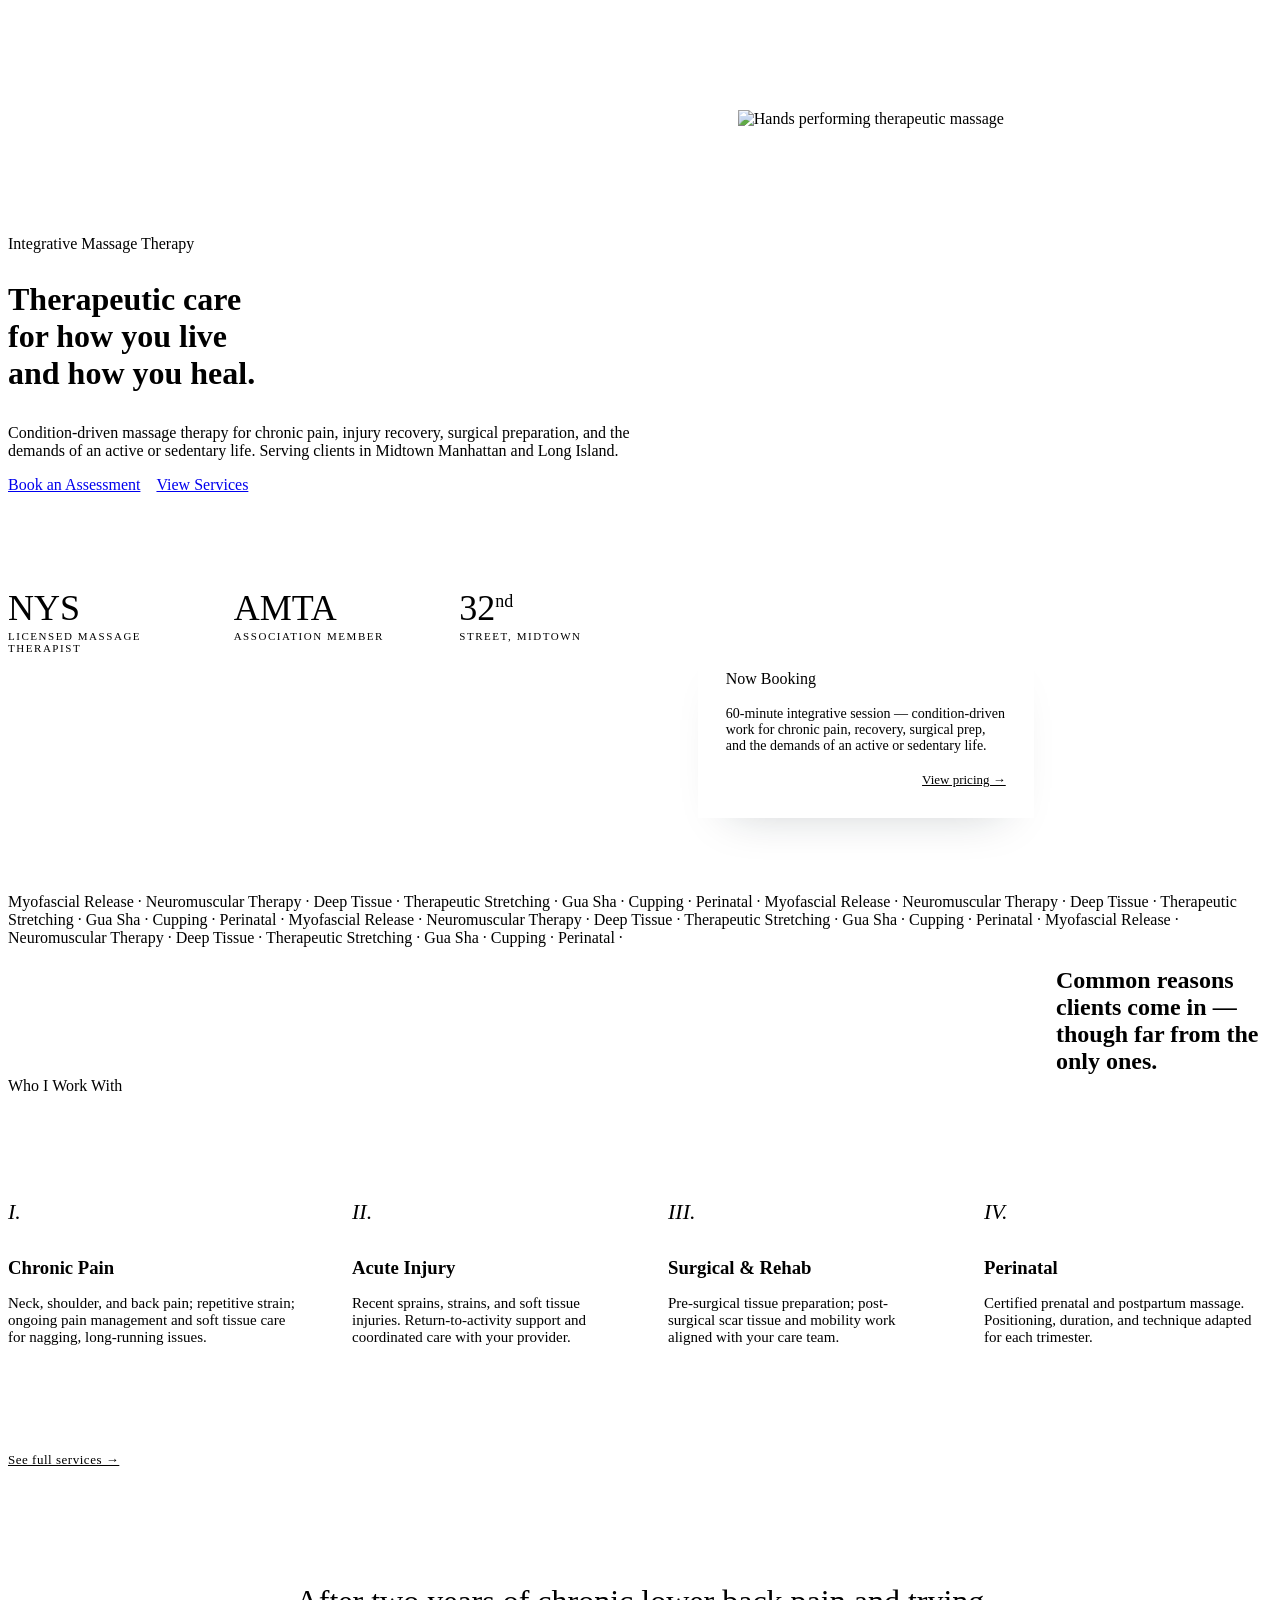
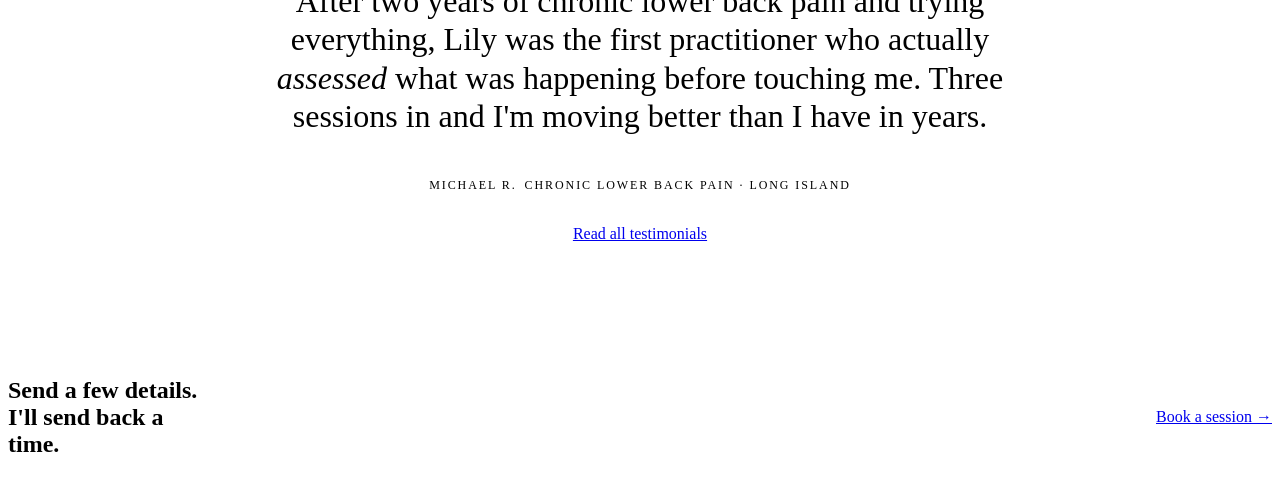
==== index.html @ 9a8cb59a "add site files" ====
<!doctype html>
<html lang="en">
<head>
<meta charset="utf-8" />
<meta name="viewport" content="width=device-width, initial-scale=1" />
<title>Lily Wong Massage Therapy — Integrative Therapeutic Care, Midtown &amp; Long Island</title>
<link rel="preconnect" href="https://fonts.googleapis.com" />
<link rel="preconnect" href="https://fonts.gstatic.com" crossorigin />
<link href="https://fonts.googleapis.com/css2?family=Cormorant+Garamond:ital,wght@0,400;0,500;1,400&family=Inter+Tight:wght@400;500;600&family=JetBrains+Mono:wght@400;500&display=swap" rel="stylesheet" />
<link rel="stylesheet" href="styles.css" />
</head>
<body data-page="home">
<div data-include="nav"></div>

<!-- ============== HERO ============== -->
<header class="hero" data-screen-label="01 Home — Hero">
  <div class="container hero-inner">
    <div class="hero-copy">
      <span class="eyebrow">Integrative Massage Therapy</span>
      <h1>Therapeutic care<br/>for how you live<br/>and <span class="serif-italic">how you heal.</span></h1>
      <p class="lead">Condition-driven massage therapy for chronic pain, injury recovery, surgical preparation, and the demands of an active or sedentary life. Serving clients in Midtown Manhattan and Long Island.</p>
      <div class="hero-cta">
        <a href="contact.html" class="btn">Book an Assessment</a>
        <a href="services.html" class="btn btn-ghost">View Services</a>
      </div>
      <ul class="hero-meta">
        <li><span class="hero-meta-num">NYS</span><span>Licensed Massage Therapist</span></li>
        <li><span class="hero-meta-num">AMTA</span><span>Association Member</span></li>
        <li><span class="hero-meta-num">32<sup>nd</sup></span><span>Street, Midtown</span></li>
      </ul>
    </div>
    <div class="hero-image">
      <div class="hero-photo">
        <img src="https://images.unsplash.com/photo-1600334129128-685c5582fd35?auto=format&fit=crop&w=1000&q=80" alt="Hands performing therapeutic massage" />
      </div>
      <div class="hero-card">
        <div class="hero-card-row">
          <span class="eyebrow" style="--steel-500:#A8C5D1">Now Booking</span>
        </div>
        <p class="hero-card-text">60-minute integrative session — condition-driven work for chronic pain, recovery, surgical prep, and the demands of an active or sedentary life.</p>
        <div class="hero-card-row" style="justify-content: flex-end;">
          <a href="pricing.html" class="hero-card-link">View pricing →</a>
        </div>
      </div>
    </div>
  </div>
</header>

<!-- ============== MARQUEE ============== -->
<div class="strip" aria-hidden="true">
  <div class="strip-track">
    <span>Myofascial Release · Neuromuscular Therapy · Deep Tissue · Therapeutic Stretching · Gua Sha · Cupping · Perinatal · Myofascial Release · Neuromuscular Therapy · Deep Tissue · Therapeutic Stretching · Gua Sha · Cupping · Perinatal · </span>
    <span>Myofascial Release · Neuromuscular Therapy · Deep Tissue · Therapeutic Stretching · Gua Sha · Cupping · Perinatal · Myofascial Release · Neuromuscular Therapy · Deep Tissue · Therapeutic Stretching · Gua Sha · Cupping · Perinatal · </span>
  </div>
</div>

<!-- ============== WHO I WORK WITH ============== -->
<section class="section section--cream">
  <div class="container">
    <div class="who-head">
      <span class="eyebrow">Who I Work With</span>
      <h2>Common reasons clients come in — though far from the only ones.</h2>
    </div>

    <div class="who-grid">
      <article class="who-card reveal">
        <div class="who-num">I.</div>
        <h3>Chronic Pain</h3>
        <p>Neck, shoulder, and back pain; repetitive strain; ongoing pain management and soft tissue care for nagging, long-running issues.</p>
      </article>
      <article class="who-card reveal">
        <div class="who-num">II.</div>
        <h3>Acute Injury</h3>
        <p>Recent sprains, strains, and soft tissue injuries. Return-to-activity support and coordinated care with your provider.</p>
      </article>
      <article class="who-card reveal">
        <div class="who-num">III.</div>
        <h3>Surgical &amp; Rehab</h3>
        <p>Pre-surgical tissue preparation; post-surgical scar tissue and mobility work aligned with your care team.</p>
      </article>
      <article class="who-card reveal">
        <div class="who-num">IV.</div>
        <h3>Perinatal</h3>
        <p>Certified prenatal and postpartum massage. Positioning, duration, and technique adapted for each trimester.</p>
      </article>
    </div>
    <div style="margin-top: 40px;"><a href="services.html" class="inline-link">See full services →</a></div>
  </div>
</section>

<!-- ============== TESTIMONIAL — compact ============== -->
<section class="section section--steel" style="padding: clamp(56px, 7vw, 96px) 0;">
  <div class="container">
    <div class="quote-feature" style="max-width: 760px;">
      <blockquote style="font-size: clamp(22px, 2.6vw, 32px);">
        After two years of chronic lower back pain and trying everything, Lily was the first practitioner who actually <em>assessed</em> what was happening before touching me. Three sessions in and I'm moving better than I have in years.
      </blockquote>
      <div class="quote-attr">
        <span>Michael R.</span>
        <span class="dot"></span>
        <span>Chronic lower back pain · Long Island</span>
      </div>
      <div style="margin-top: 32px;"><a href="testimonials.html" class="btn btn-cream">Read all testimonials</a></div>
    </div>
  </div>
</section>

<!-- ============== CTA ============== -->
<section class="section cta-band">
  <div class="container cta-inner">
    <h2>Send a few details.<br/>I'll send back a time.</h2>
    <a href="contact.html" class="btn">Book a session →</a>
  </div>
</section>

<div data-include="footer"></div>

<style>
  /* ===== Home page only ===== */
  .hero {
    padding: clamp(56px, 8vw, 112px) 0 clamp(72px, 9vw, 120px);
    border-bottom: 1px solid var(--rule-soft);
  }
  .hero-inner {
    display: grid;
    grid-template-columns: 1.1fr 0.9fr;
    gap: clamp(40px, 6vw, 96px);
    align-items: center;
  }
  .hero-copy h1 { margin: 28px 0 32px; }
  .hero-cta { display: flex; gap: 16px; flex-wrap: wrap; margin-bottom: 64px; }
  .hero-meta {
    list-style: none;
    padding: 0;
    margin: 0;
    display: grid;
    grid-template-columns: repeat(3, 1fr);
    gap: 24px;
    border-top: 1px solid var(--rule-soft);
    padding-top: 32px;
  }
  .hero-meta li { display: flex; flex-direction: column; gap: 4px; }
  .hero-meta-num {
    font-family: var(--font-display);
    font-size: 36px;
    color: var(--steel-700);
    line-height: 1;
  }
  .hero-meta-num sup { font-size: 0.5em; }
  .hero-meta li span:last-child {
    font-size: 11px;
    letter-spacing: 0.14em;
    text-transform: uppercase;
    color: var(--ink-mute);
  }

  .hero-image { position: relative; }
  .hero-photo {
    aspect-ratio: 4/5;
    overflow: hidden;
    background: var(--steel-100);
  }
  .hero-photo img { width: 100%; height: 100%; object-fit: cover; filter: saturate(0.85); }
  .hero-card {
    position: absolute;
    bottom: -40px;
    left: -40px;
    background: var(--paper);
    border: 1px solid var(--rule-soft);
    padding: 28px;
    width: 280px;
    box-shadow: 0 24px 48px -32px rgba(15, 31, 40, 0.25);
  }
  .hero-card-row { display: flex; justify-content: space-between; align-items: center; }
  .hero-card-text { font-size: 14px; color: var(--ink-soft); margin: 18px 0 18px; }
  .hero-card-price {
    font-family: var(--font-display);
    font-size: 28px;
    color: var(--steel-900);
    line-height: 1;
  }
  .hero-card-link { font-size: 13px; color: var(--steel-700); border-bottom: 1px solid var(--steel-300); padding-bottom: 2px; }

  @media (max-width: 880px) {
    .hero-inner { grid-template-columns: 1fr; }
    .hero-card { position: static; width: 100%; margin-top: 24px; }
    .hero-meta { grid-template-columns: 1fr 1fr; }
  }

  /* Approach */
  .approach-side { grid-column: span 5; }
  .approach-body { grid-column: span 7; }
  .approach-body .lead { margin-bottom: 24px; }
  .approach-body p:not(.lead) { color: var(--ink-soft); margin-bottom: 28px; }
  .inline-link {
    font-size: 13px;
    letter-spacing: 0.04em;
    color: var(--steel-700);
    border-bottom: 1px solid var(--steel-300);
    padding-bottom: 4px;
  }
  .inline-link:hover { color: var(--steel-900); border-color: var(--steel-700); }
  @media (max-width: 880px) {
    .approach-side, .approach-body { grid-column: span 6; }
  }

  /* Who */
  .who-head { display: flex; justify-content: space-between; align-items: end; gap: 32px; margin-bottom: 64px; flex-wrap: wrap; }
  .who-head h2 { max-width: 18ch; }
  .who-grid { display: grid; grid-template-columns: repeat(4, 1fr); gap: 0; border-top: 1px solid var(--rule); }
  .who-card {
    padding: 40px 28px 40px 0;
    border-right: 1px solid var(--rule);
    padding-right: 28px;
    padding-left: 28px;
  }
  .who-card:first-child { padding-left: 0; }
  .who-card:last-child { border-right: 0; padding-right: 0; }
  .who-num {
    font-family: var(--font-display);
    font-style: italic;
    font-size: 22px;
    color: var(--steel-500);
    margin-bottom: 32px;
  }
  .who-card h3 { margin-bottom: 16px; }
  .who-card p { color: var(--ink-soft); font-size: 15px; margin-bottom: 24px; }
  .who-tags { display: flex; flex-wrap: wrap; gap: 6px; }
  @media (max-width: 980px) {
    .who-grid { grid-template-columns: 1fr 1fr; }
    .who-card { border-bottom: 1px solid var(--rule); }
    .who-card:nth-child(2) { border-right: 0; }
    .who-card:nth-child(3) { padding-left: 0; }
  }
  @media (max-width: 600px) {
    .who-grid { grid-template-columns: 1fr; }
    .who-card { border-right: 0; padding-left: 0; padding-right: 0; }
  }

  /* Credentials */
  .credentials { align-items: start; gap: 80px; }
  .cred-image { position: sticky; top: 120px; }
  .cred-image img {
    width: 100%;
    aspect-ratio: 4/5;
    object-fit: cover;
    filter: saturate(0.85);
  }
  .cred-copy h2 { margin: 24px 0 28px; }
  .cred-copy .lead { margin-bottom: 40px; }

  /* Quote feature */
  .quote-feature { max-width: 880px; margin: 0 auto; text-align: center; padding: 24px 0; }
  .quote-mark {
    font-family: var(--font-display);
    font-size: 120px;
    line-height: 0.5;
    color: var(--cream);
    margin-bottom: 32px;
  }
  blockquote {
    font-family: var(--font-display);
    font-size: clamp(28px, 3.4vw, 44px);
    line-height: 1.2;
    color: var(--paper);
    margin: 0 0 40px;
    font-weight: 400;
    text-wrap: balance;
  }
  blockquote em { color: var(--cream); font-style: italic; }
  .quote-attr {
    font-size: 12px;
    letter-spacing: 0.16em;
    text-transform: uppercase;
    color: var(--steel-300);
    display: inline-flex;
    align-items: center;
    gap: 4px;
  }

  /* Visit */
  .visit { gap: 80px; align-items: start; }
  .visit h2 { margin: 24px 0 28px; }
  .schedule { list-style: none; padding: 0; margin: 0; }
  .schedule li {
    display: grid;
    grid-template-columns: 130px 1fr;
    gap: 32px;
    padding: 28px 0;
    border-top: 1px solid var(--rule-soft);
  }
  .schedule li:last-child { border-bottom: 1px solid var(--rule-soft); }
  .schedule-time {
    font-family: var(--font-mono);
    font-size: 12px;
    color: var(--steel-700);
    letter-spacing: 0.04em;
    padding-top: 4px;
  }
  .schedule h4 { margin-bottom: 8px; }
  .schedule p { color: var(--ink-soft); margin: 0; font-size: 15px; }

  /* CTA band */
  .cta-band { background: var(--paper-warm); border-top: 1px solid var(--rule-soft); }
  .cta-inner { display: flex; justify-content: space-between; align-items: center; gap: 40px; flex-wrap: wrap; }
  .cta-inner h2 { max-width: 16ch; }
</style>

<script src="chrome.js"></script>
</body>
</html>
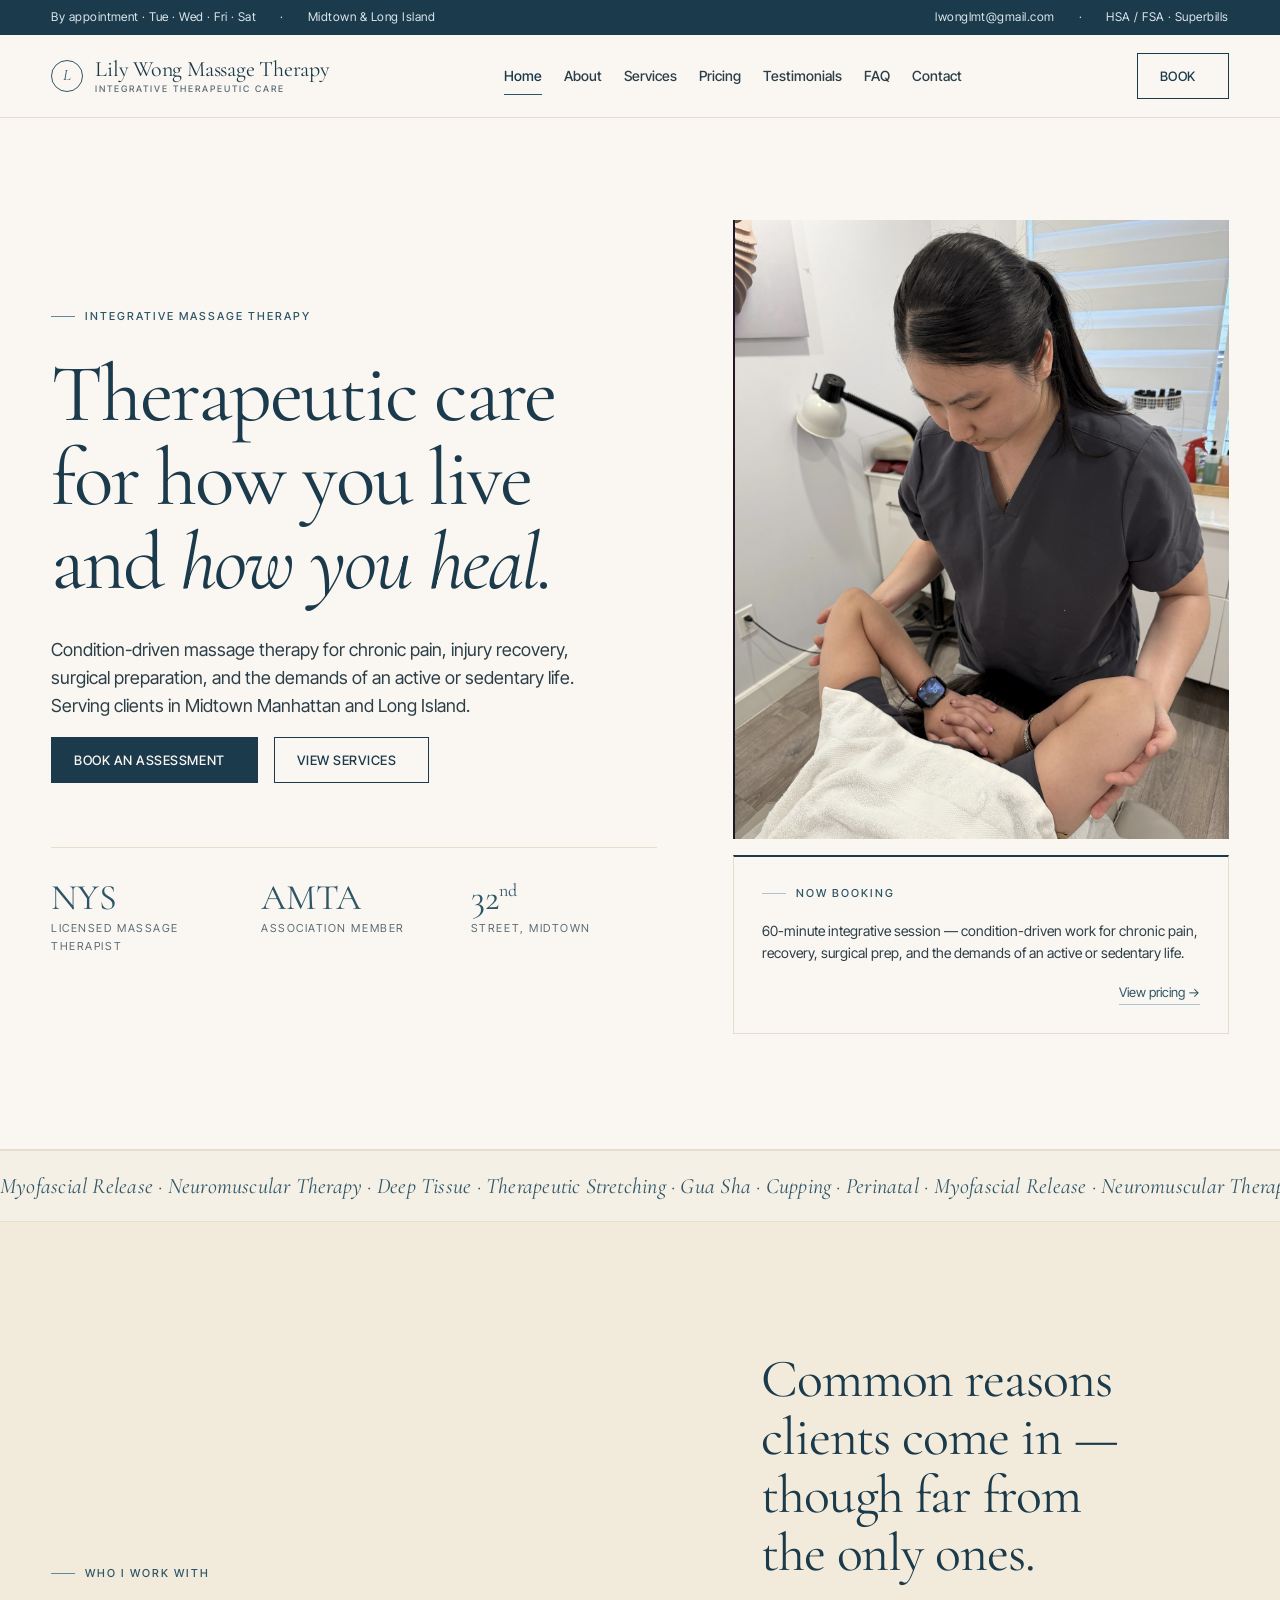
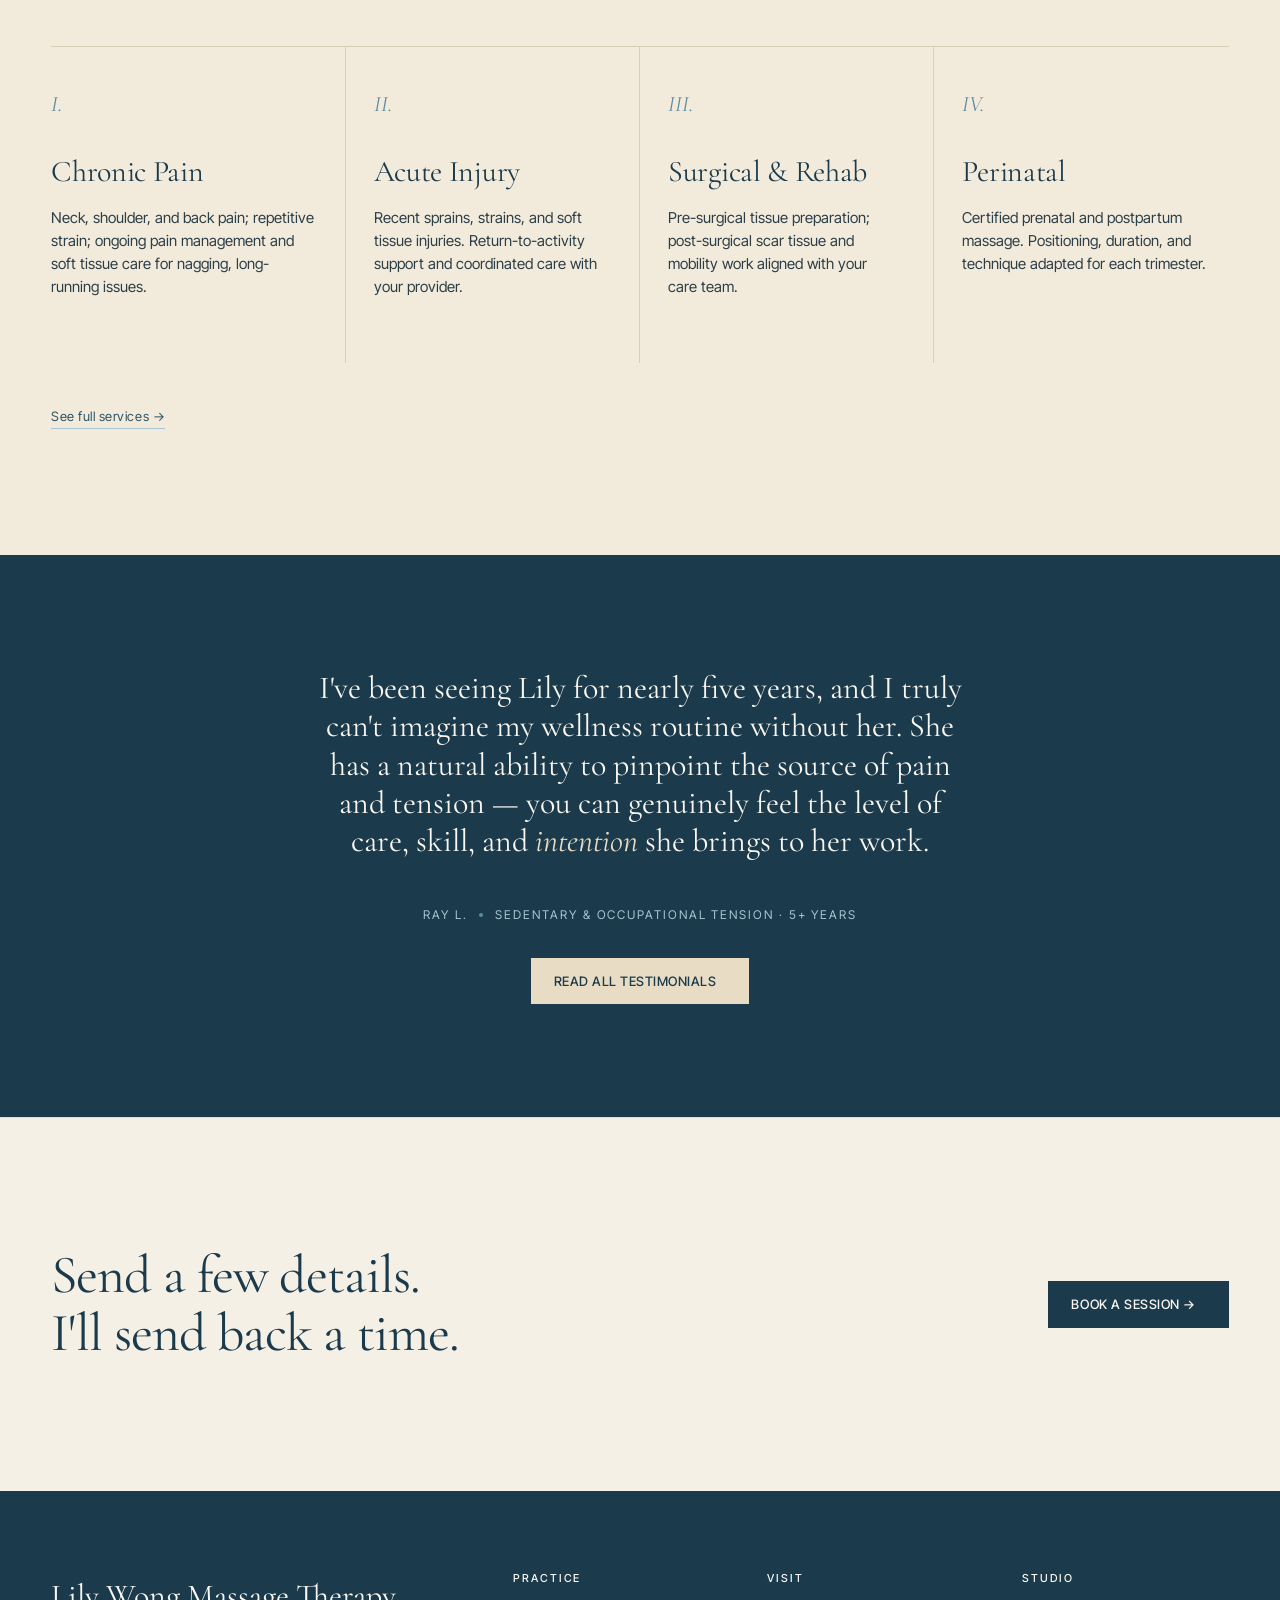
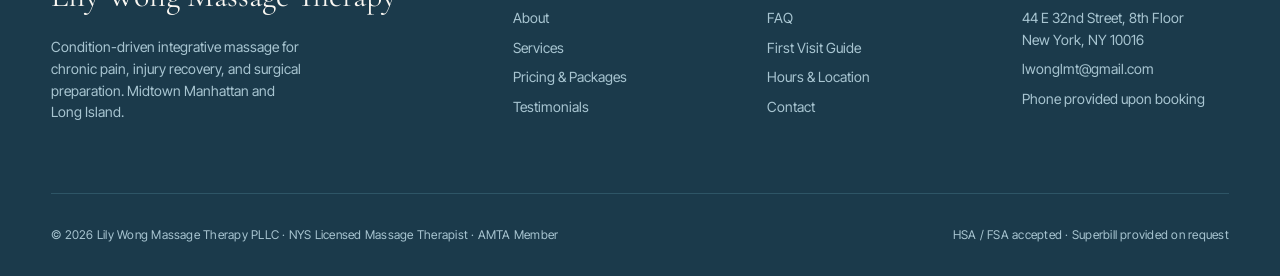
==== commit 4f4e279f: "Add files via upload" ====
--- a/index.html
+++ b/index.html
@@ -31,9 +31,9 @@
     </div>
     <div class="hero-image">
       <div class="hero-photo">
-        <img src="https://images.unsplash.com/photo-1600334129128-685c5582fd35?auto=format&fit=crop&w=1000&q=80" alt="Hands performing therapeutic massage" />
+        <img src="images/practitioner-treatment.jpg" alt="Lily Wong performing therapeutic massage treatment on a client" />
       </div>
-      <div class="hero-card">
+      <div class="hero-card hero-card--below">
         <div class="hero-card-row">
           <span class="eyebrow" style="--steel-500:#A8C5D1">Now Booking</span>
         </div>
@@ -93,12 +93,12 @@
   <div class="container">
     <div class="quote-feature" style="max-width: 760px;">
       <blockquote style="font-size: clamp(22px, 2.6vw, 32px);">
-        After two years of chronic lower back pain and trying everything, Lily was the first practitioner who actually <em>assessed</em> what was happening before touching me. Three sessions in and I'm moving better than I have in years.
+        I've been seeing Lily for nearly five years, and I truly can't imagine my wellness routine without her. She has a natural ability to pinpoint the source of pain and tension — you can genuinely feel the level of care, skill, and <em>intention</em> she brings to her work.
       </blockquote>
       <div class="quote-attr">
-        <span>Michael R.</span>
+        <span>Ray L.</span>
         <span class="dot"></span>
-        <span>Chronic lower back pain · Long Island</span>
+        <span>Sedentary &amp; occupational tension · 5+ years</span>
       </div>
       <div style="margin-top: 32px;"><a href="testimonials.html" class="btn btn-cream">Read all testimonials</a></div>
     </div>
@@ -187,6 +187,14 @@
     .hero-meta { grid-template-columns: 1fr 1fr; }
   }
 
+  .hero-card--below {
+    position: static;
+    width: 100%;
+    margin-top: 16px;
+    box-shadow: none;
+    border-top: 2px solid var(--steel-900);
+  }
+
   /* Approach */
   .approach-side { grid-column: span 5; }
   .approach-body { grid-column: span 7; }
--- a/styles.css
+++ b/styles.css
@@ -0,0 +1,447 @@
+/* ============================================
+   Atelier Massage Therapy — shared styles
+   ============================================ */
+
+:root {
+  /* Palette — blue steel + warm cream */
+  --ink: #0F1F28;
+  --ink-soft: #2C3E48;
+  --ink-mute: #5A6B75;
+  --steel-900: #1B3A4B;
+  --steel-700: #2E5566;
+  --steel-500: #5B8BA0;
+  --steel-300: #A8C5D1;
+  --steel-100: #DCE7EC;
+  --steel-50:  #EEF3F5;
+  --cream: #E8DCC4;
+  --cream-soft: #F2EBDB;
+  --paper: #FAF7F2;
+  --paper-warm: #F5F0E6;
+  --rule: #D8CFB9;
+  --rule-soft: #E5DECC;
+
+  --font-display: "Cormorant Garamond", "Source Serif Pro", Georgia, serif;
+  --font-body: "Inter Tight", "Inter", -apple-system, system-ui, sans-serif;
+  --font-mono: "JetBrains Mono", ui-monospace, monospace;
+
+  --max: 1280px;
+  --gutter: clamp(20px, 4vw, 56px);
+}
+
+* { box-sizing: border-box; }
+
+html, body {
+  margin: 0;
+  padding: 0;
+  background: var(--paper);
+  color: var(--ink);
+  font-family: var(--font-body);
+  font-size: 16px;
+  line-height: 1.55;
+  -webkit-font-smoothing: antialiased;
+  text-rendering: optimizeLegibility;
+}
+
+img { max-width: 100%; display: block; }
+a { color: inherit; text-decoration: none; }
+
+/* ----- Type scale ----- */
+.eyebrow {
+  font-family: var(--font-body);
+  font-size: 11px;
+  font-weight: 500;
+  letter-spacing: 0.18em;
+  text-transform: uppercase;
+  color: var(--steel-700);
+  display: inline-flex;
+  align-items: center;
+  gap: 10px;
+}
+.eyebrow::before {
+  content: "";
+  width: 24px;
+  height: 1px;
+  background: var(--steel-500);
+  display: inline-block;
+}
+
+h1, h2, h3, h4 {
+  font-family: var(--font-display);
+  font-weight: 400;
+  letter-spacing: -0.01em;
+  color: var(--steel-900);
+  margin: 0;
+  text-wrap: balance;
+}
+
+h1 { font-size: clamp(44px, 6.4vw, 88px); line-height: 1.02; letter-spacing: -0.025em; }
+h2 { font-size: clamp(32px, 4.2vw, 56px); line-height: 1.08; letter-spacing: -0.02em; }
+h3 { font-size: clamp(22px, 2.4vw, 30px); line-height: 1.2; }
+h4 { font-size: 18px; line-height: 1.3; font-family: var(--font-body); font-weight: 500; letter-spacing: 0; }
+
+p { margin: 0 0 1em 0; text-wrap: pretty; }
+p.lead {
+  font-size: clamp(17px, 1.4vw, 20px);
+  line-height: 1.55;
+  color: var(--ink-soft);
+  max-width: 56ch;
+}
+
+.serif-italic { font-family: var(--font-display); font-style: italic; font-weight: 400; }
+
+hr.rule {
+  border: 0;
+  border-top: 1px solid var(--rule-soft);
+  margin: 0;
+}
+
+/* ----- Layout primitives ----- */
+.container {
+  max-width: var(--max);
+  margin: 0 auto;
+  padding: 0 var(--gutter);
+}
+
+.section {
+  padding: clamp(72px, 10vw, 140px) 0;
+}
+
+.section--cream { background: var(--cream-soft); }
+.section--steel { background: var(--steel-900); color: var(--paper); }
+.section--steel h1, .section--steel h2, .section--steel h3 { color: var(--paper); }
+.section--steel .eyebrow { color: var(--cream); }
+.section--steel .eyebrow::before { background: var(--cream); }
+
+.grid { display: grid; gap: 48px; }
+.grid-2 { grid-template-columns: 1fr 1fr; }
+.grid-3 { grid-template-columns: repeat(3, 1fr); }
+.grid-4 { grid-template-columns: repeat(4, 1fr); }
+.grid-12 { grid-template-columns: repeat(12, 1fr); gap: 24px; }
+
+@media (max-width: 880px) {
+  .grid-2, .grid-3, .grid-4 { grid-template-columns: 1fr; }
+  .grid-12 { grid-template-columns: repeat(6, 1fr); }
+}
+
+/* ----- Top nav ----- */
+.topbar {
+  background: var(--steel-900);
+  color: var(--steel-100);
+  font-size: 12px;
+  letter-spacing: 0.04em;
+}
+.topbar-inner {
+  display: flex;
+  justify-content: space-between;
+  align-items: center;
+  padding: 8px var(--gutter);
+  max-width: var(--max);
+  margin: 0 auto;
+}
+.topbar-inner > div { display: flex; gap: 24px; align-items: center; }
+.topbar a:hover { color: var(--cream); }
+
+.nav {
+  position: sticky;
+  top: 0;
+  z-index: 50;
+  background: rgba(250, 247, 242, 0.92);
+  backdrop-filter: saturate(140%) blur(10px);
+  -webkit-backdrop-filter: saturate(140%) blur(10px);
+  border-bottom: 1px solid var(--rule-soft);
+}
+.nav-inner {
+  display: flex;
+  align-items: center;
+  justify-content: space-between;
+  padding: 18px var(--gutter);
+  max-width: var(--max);
+  margin: 0 auto;
+}
+.brand {
+  display: flex;
+  align-items: center;
+  gap: 12px;
+  font-family: var(--font-display);
+  font-size: 22px;
+  letter-spacing: -0.01em;
+  color: var(--steel-900);
+}
+.brand-mark {
+  width: 32px;
+  height: 32px;
+  border: 1px solid var(--steel-700);
+  border-radius: 50%;
+  display: grid;
+  place-items: center;
+  color: var(--steel-700);
+  font-family: var(--font-display);
+  font-size: 16px;
+  font-style: italic;
+}
+.brand { white-space: nowrap; flex-shrink: 0; }
+.brand-name { line-height: 1; white-space: nowrap; }
+.nav-inner .btn { white-space: nowrap; flex-shrink: 0; }
+.brand-name small {
+  display: block;
+  font-family: var(--font-body);
+  font-size: 9px;
+  letter-spacing: 0.22em;
+  text-transform: uppercase;
+  color: var(--ink-mute);
+  margin-top: 4px;
+  font-weight: 500;
+}
+
+.nav-links {
+  display: flex;
+  gap: 22px;
+  align-items: center;
+  font-size: 14px;
+  font-weight: 500;
+  color: var(--ink-soft);
+}
+.nav-links a {
+  position: relative;
+  padding: 6px 0;
+  transition: color 0.15s;
+}
+.nav-links a:hover { color: var(--steel-900); }
+.nav-links a.active { color: var(--steel-900); }
+.nav-links a.active::after {
+  content: "";
+  position: absolute;
+  left: 0;
+  right: 0;
+  bottom: -2px;
+  height: 1px;
+  background: var(--steel-700);
+}
+
+.btn {
+  display: inline-flex;
+  align-items: center;
+  gap: 10px;
+  padding: 12px 22px;
+  font-family: var(--font-body);
+  font-size: 13px;
+  font-weight: 500;
+  letter-spacing: 0.04em;
+  text-transform: uppercase;
+  border: 1px solid var(--steel-900);
+  background: var(--steel-900);
+  color: var(--paper);
+  cursor: pointer;
+  transition: all 0.18s ease;
+}
+.btn:hover { background: var(--ink); border-color: var(--ink); }
+.btn-ghost {
+  background: transparent;
+  color: var(--steel-900);
+}
+.btn-ghost:hover { background: var(--steel-900); color: var(--paper); }
+.btn-cream {
+  background: var(--cream);
+  color: var(--steel-900);
+  border-color: var(--cream);
+}
+.btn-cream:hover { background: var(--steel-900); color: var(--cream); border-color: var(--steel-900); }
+.btn::after { content: ""; }
+
+@media (max-width: 1100px) {
+  .nav-links { display: none; }
+  .topbar { display: none; }
+}
+
+/* ----- Footer ----- */
+.footer {
+  background: var(--steel-900);
+  color: var(--steel-100);
+  padding: 80px 0 32px;
+  margin-top: 0;
+}
+.footer h4 {
+  color: var(--paper);
+  font-family: var(--font-body);
+  font-size: 11px;
+  font-weight: 500;
+  letter-spacing: 0.18em;
+  text-transform: uppercase;
+  margin-bottom: 18px;
+}
+.footer a { display: block; padding: 4px 0; color: var(--steel-300); font-size: 14px; }
+.footer a:hover { color: var(--cream); }
+.footer-grid {
+  display: grid;
+  grid-template-columns: 2fr 1fr 1fr 1fr;
+  gap: 48px;
+  padding-bottom: 56px;
+  border-bottom: 1px solid var(--steel-700);
+}
+.footer-brand { font-family: var(--font-display); font-size: 32px; color: var(--paper); margin-bottom: 16px; }
+.footer-brand-tag { font-size: 14px; color: var(--steel-300); max-width: 36ch; }
+.footer-bottom {
+  display: flex;
+  justify-content: space-between;
+  align-items: center;
+  padding-top: 32px;
+  font-size: 12px;
+  color: var(--steel-300);
+  letter-spacing: 0.02em;
+}
+@media (max-width: 880px) {
+  .footer-grid { grid-template-columns: 1fr 1fr; }
+}
+
+/* ----- Hero patterns ----- */
+.page-header {
+  padding: clamp(80px, 12vw, 160px) 0 clamp(56px, 7vw, 96px);
+  border-bottom: 1px solid var(--rule-soft);
+}
+.page-header .eyebrow { margin-bottom: 28px; }
+.page-header h1 { max-width: 16ch; margin-bottom: 24px; }
+.page-header .lead { max-width: 60ch; }
+
+/* ----- Card ----- */
+.card {
+  background: var(--paper);
+  border: 1px solid var(--rule-soft);
+  padding: 36px;
+  transition: border-color 0.2s, transform 0.2s;
+}
+.card:hover { border-color: var(--steel-500); }
+.card-num {
+  font-family: var(--font-mono);
+  font-size: 11px;
+  letter-spacing: 0.1em;
+  color: var(--steel-500);
+  margin-bottom: 24px;
+  display: block;
+}
+
+/* ----- Image placeholders ----- */
+.img-block {
+  background: var(--steel-100);
+  position: relative;
+  overflow: hidden;
+}
+.img-block::before {
+  content: "";
+  position: absolute;
+  inset: 0;
+  background:
+    linear-gradient(135deg, rgba(27,58,75,0.18), rgba(168,197,209,0.05) 60%),
+    radial-gradient(ellipse at 30% 30%, rgba(232,220,196,0.5), transparent 60%);
+}
+.img-block.tall { aspect-ratio: 3/4; }
+.img-block.wide { aspect-ratio: 16/9; }
+.img-block.square { aspect-ratio: 1/1; }
+
+/* Fine details */
+.dot {
+  display: inline-block;
+  width: 4px;
+  height: 4px;
+  background: var(--steel-500);
+  border-radius: 50%;
+  vertical-align: middle;
+  margin: 0 8px;
+}
+
+.tag {
+  display: inline-block;
+  font-size: 11px;
+  letter-spacing: 0.12em;
+  text-transform: uppercase;
+  color: var(--steel-700);
+  border: 1px solid var(--steel-300);
+  padding: 4px 10px;
+  background: var(--paper);
+}
+
+/* Numbered list */
+.numbered { counter-reset: num; list-style: none; padding: 0; }
+.numbered li {
+  counter-increment: num;
+  padding: 24px 0 24px 56px;
+  border-top: 1px solid var(--rule-soft);
+  position: relative;
+}
+.numbered li::before {
+  content: "0" counter(num);
+  position: absolute;
+  left: 0;
+  top: 28px;
+  font-family: var(--font-mono);
+  font-size: 12px;
+  color: var(--steel-500);
+  letter-spacing: 0.08em;
+}
+.numbered li:last-child { border-bottom: 1px solid var(--rule-soft); }
+
+/* Marquee strip */
+.strip {
+  border-top: 1px solid var(--rule-soft);
+  border-bottom: 1px solid var(--rule-soft);
+  padding: 18px 0;
+  background: var(--paper-warm);
+  overflow: hidden;
+  font-family: var(--font-display);
+  font-style: italic;
+  font-size: 22px;
+  color: var(--steel-700);
+  white-space: nowrap;
+  letter-spacing: 0.01em;
+}
+.strip-track { display: flex; gap: 48px; animation: drift 40s linear infinite; }
+.strip span { display: inline-flex; align-items: center; gap: 48px; }
+@keyframes drift {
+  from { transform: translateX(0); }
+  to { transform: translateX(-50%); }
+}
+
+/* Subtle entrance */
+@media (prefers-reduced-motion: no-preference) {
+  .reveal { opacity: 0; transform: translateY(12px); transition: opacity 0.7s ease, transform 0.7s ease; }
+  .reveal.in { opacity: 1; transform: translateY(0); }
+}
+
+/* Anatomical accent (simple SVG drawn inline) */
+.accent-line {
+  display: block;
+  width: 100%;
+  height: 1px;
+  background: linear-gradient(to right, transparent, var(--steel-500) 20%, var(--steel-500) 80%, transparent);
+  opacity: 0.5;
+  margin: 48px 0;
+}
+
+/* Form */
+.field {
+  display: flex;
+  flex-direction: column;
+  gap: 8px;
+  margin-bottom: 20px;
+}
+.field label {
+  font-size: 11px;
+  letter-spacing: 0.16em;
+  text-transform: uppercase;
+  color: var(--steel-700);
+  font-weight: 500;
+}
+.field input, .field textarea, .field select {
+  font-family: var(--font-body);
+  font-size: 16px;
+  color: var(--ink);
+  background: transparent;
+  border: 0;
+  border-bottom: 1px solid var(--rule);
+  padding: 10px 0;
+  outline: none;
+  transition: border-color 0.18s;
+}
+.field input:focus, .field textarea:focus, .field select:focus {
+  border-color: var(--steel-700);
+}
+.field textarea { resize: vertical; min-height: 110px; }
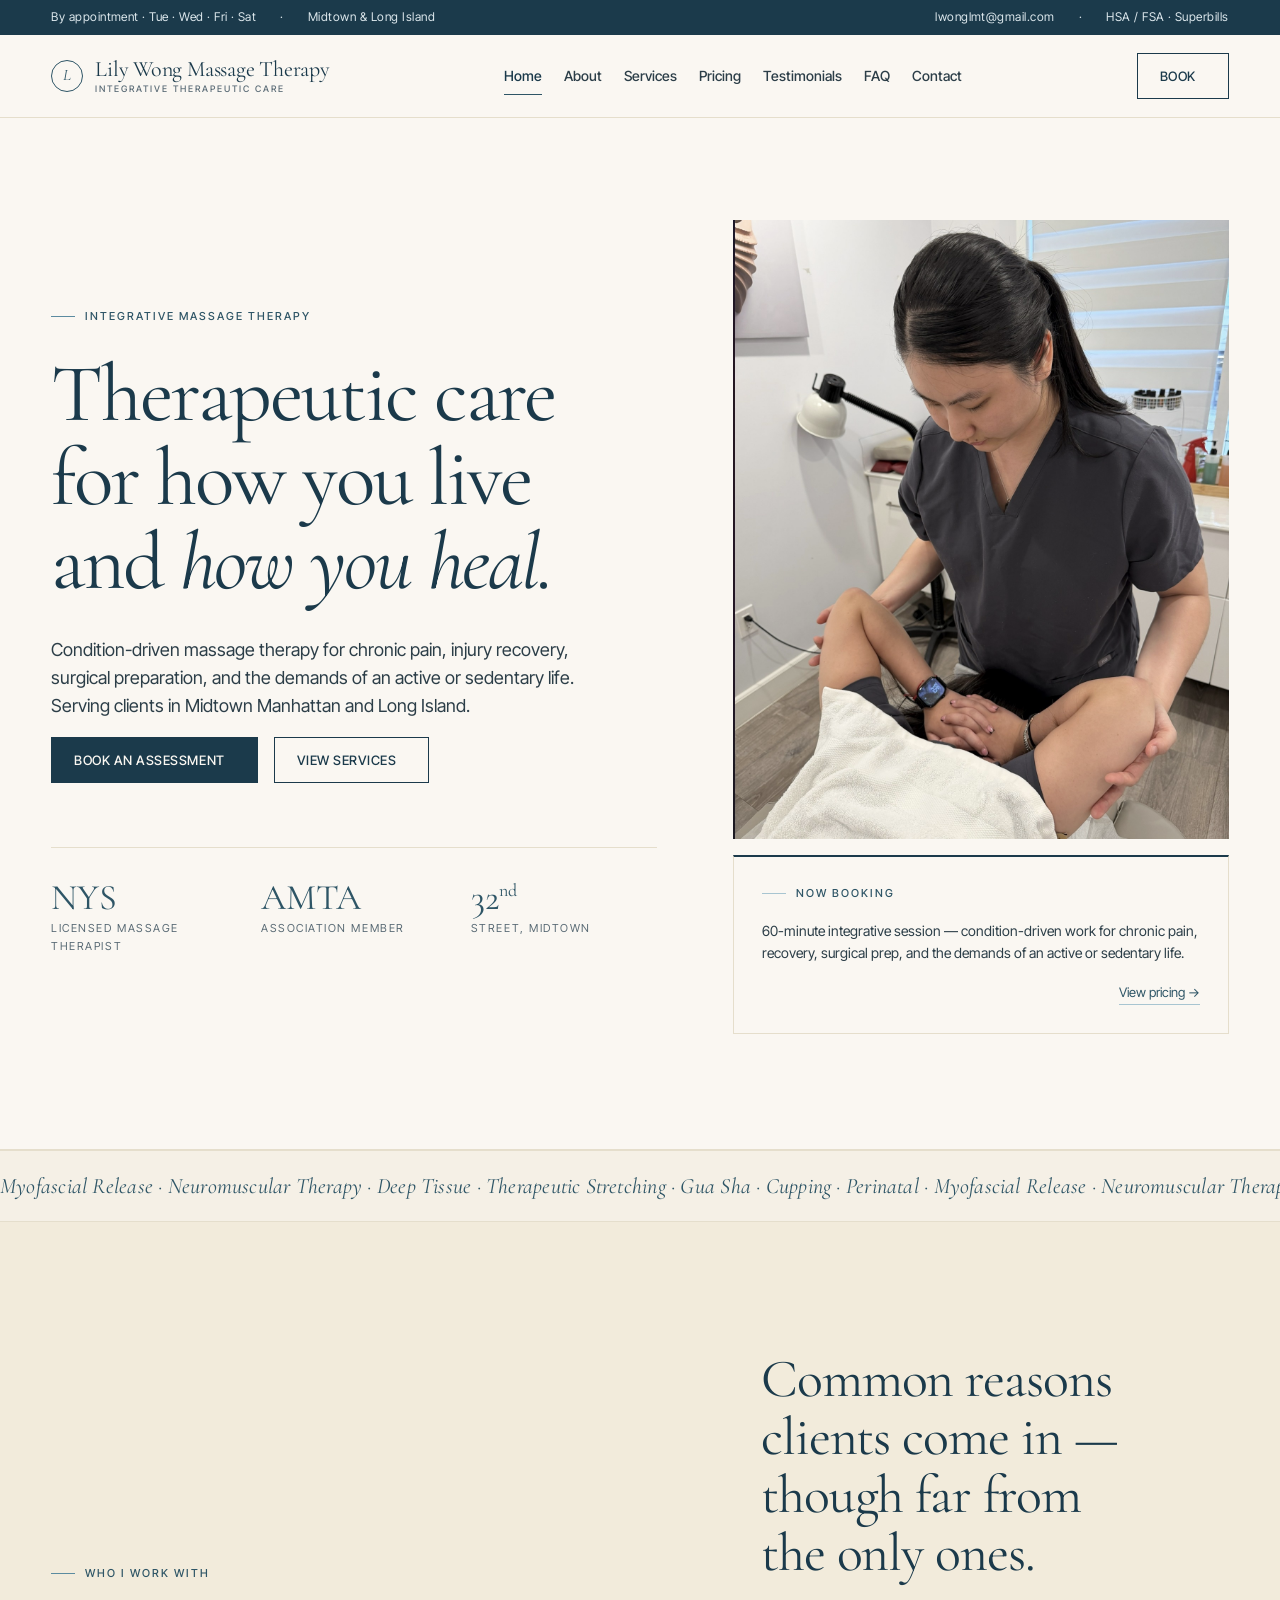
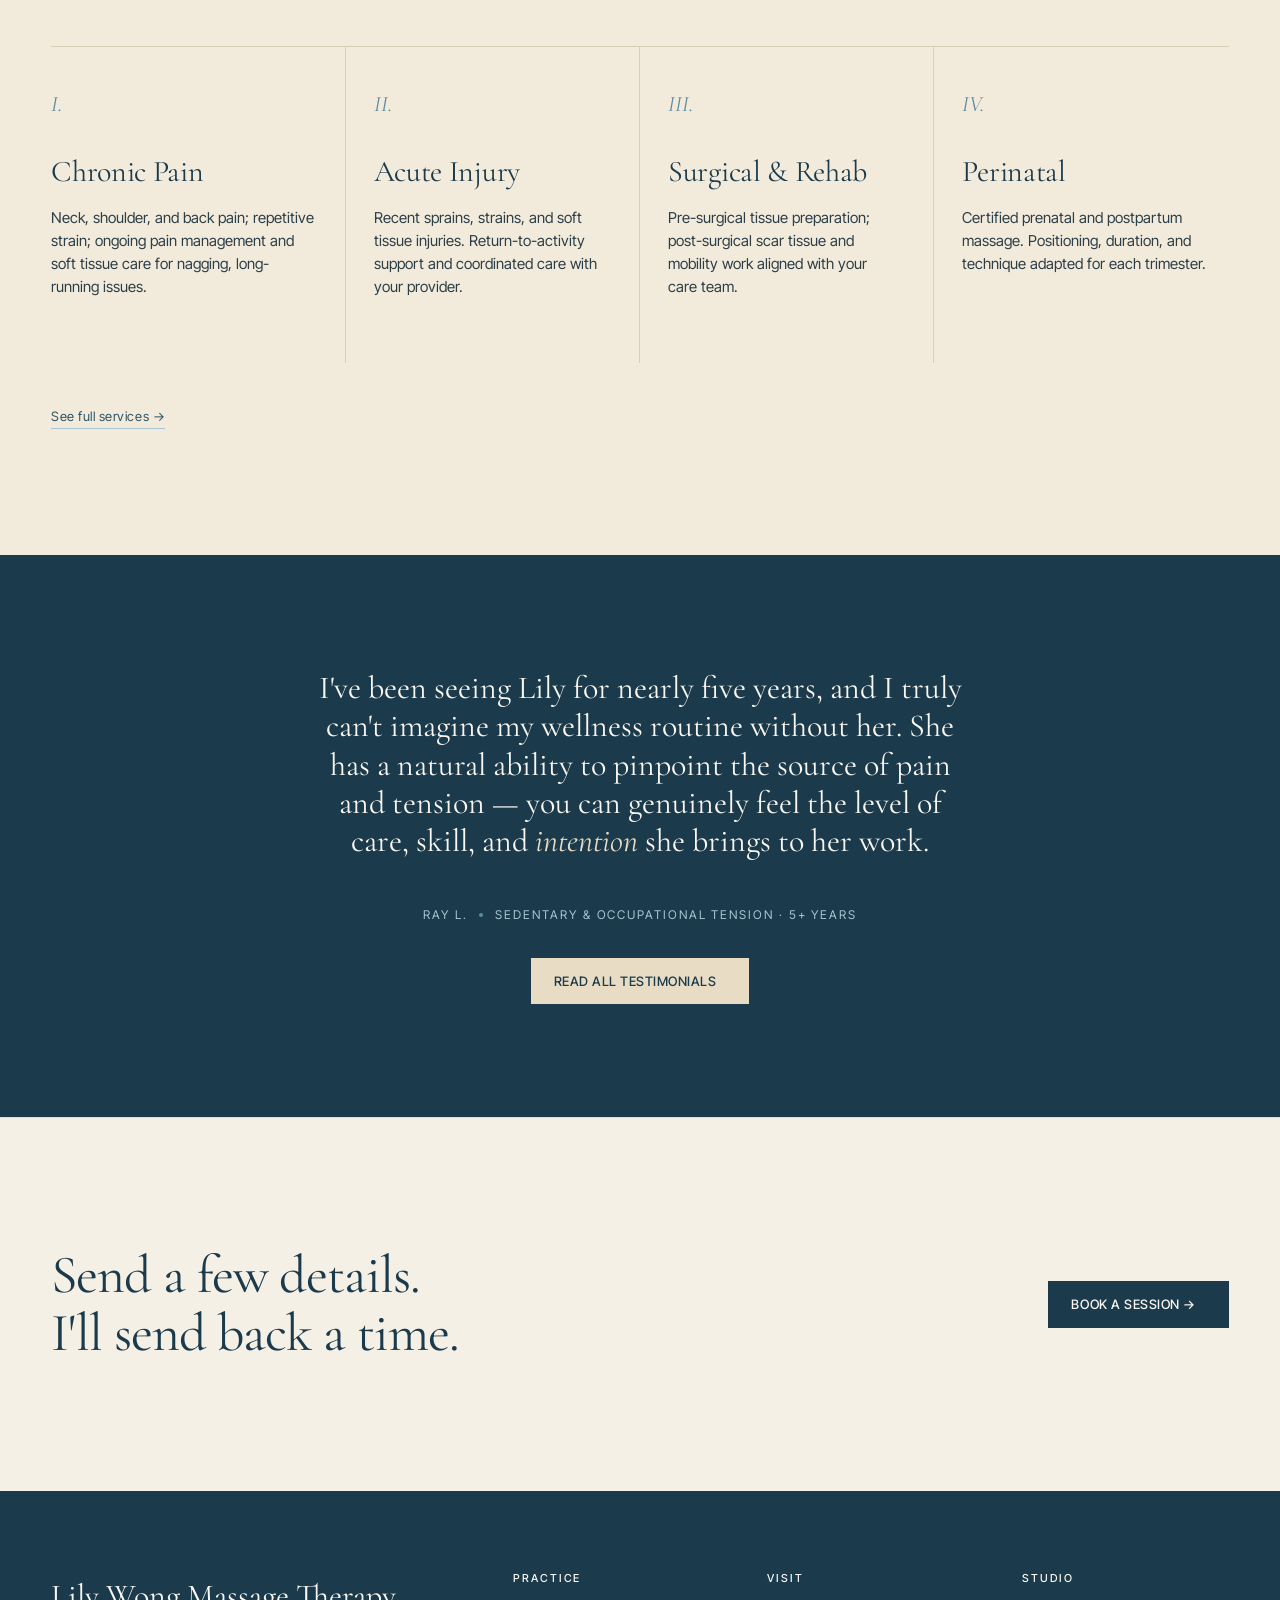
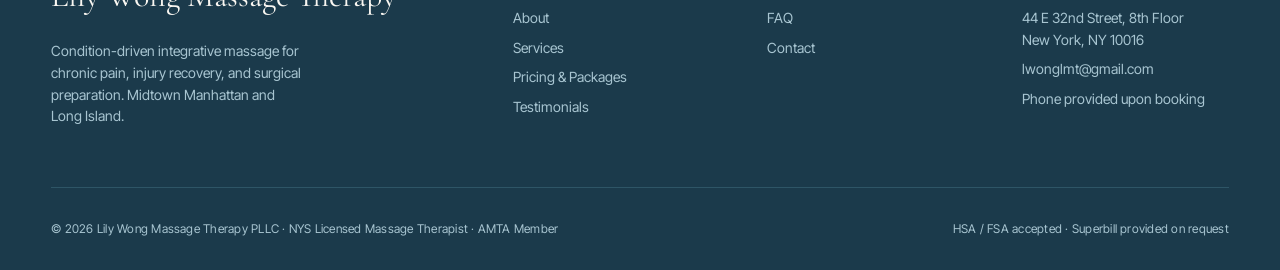
==== commit d5cf3d24: "Add files via upload" ====
--- a/index.html
+++ b/index.html
@@ -15,7 +15,7 @@
 <!-- ============== HERO ============== -->
 <header class="hero" data-screen-label="01 Home — Hero">
   <div class="container hero-inner">
-    <div class="hero-copy">
+    <div class="hero-copy reveal reveal-hero" style="transition-delay: .15s;">
       <span class="eyebrow">Integrative Massage Therapy</span>
       <h1>Therapeutic care<br/>for how you live<br/>and <span class="serif-italic">how you heal.</span></h1>
       <p class="lead">Condition-driven massage therapy for chronic pain, injury recovery, surgical preparation, and the demands of an active or sedentary life. Serving clients in Midtown Manhattan and Long Island.</p>
@@ -29,7 +29,8 @@
         <li><span class="hero-meta-num">32<sup>nd</sup></span><span>Street, Midtown</span></li>
       </ul>
     </div>
-    <div class="hero-image">
+    <div class="hero-image reveal reveal-hero">
+      <span class="eyebrow hero-mobile-eyebrow">Integrative Massage Therapy</span>
       <div class="hero-photo">
         <img src="images/practitioner-treatment.jpg" alt="Lily Wong performing therapeutic massage treatment on a client" />
       </div>
@@ -91,7 +92,7 @@
 <!-- ============== TESTIMONIAL — compact ============== -->
 <section class="section section--steel" style="padding: clamp(56px, 7vw, 96px) 0;">
   <div class="container">
-    <div class="quote-feature" style="max-width: 760px;">
+    <div class="quote-feature reveal" style="max-width: 760px;">
       <blockquote style="font-size: clamp(22px, 2.6vw, 32px);">
         I've been seeing Lily for nearly five years, and I truly can't imagine my wellness routine without her. She has a natural ability to pinpoint the source of pain and tension — you can genuinely feel the level of care, skill, and <em>intention</em> she brings to her work.
       </blockquote>
@@ -107,7 +108,7 @@
 
 <!-- ============== CTA ============== -->
 <section class="section cta-band">
-  <div class="container cta-inner">
+  <div class="container cta-inner reveal">
     <h2>Send a few details.<br/>I'll send back a time.</h2>
     <a href="contact.html" class="btn">Book a session →</a>
   </div>
@@ -156,11 +157,13 @@
 
   .hero-image { position: relative; }
   .hero-photo {
+    position: relative;
     aspect-ratio: 4/5;
     overflow: hidden;
     background: var(--steel-100);
   }
   .hero-photo img { width: 100%; height: 100%; object-fit: cover; filter: saturate(0.85); }
+  .hero-mobile-eyebrow { display: none; }
   .hero-card {
     position: absolute;
     bottom: -40px;
@@ -183,8 +186,26 @@
 
   @media (max-width: 880px) {
     .hero-inner { grid-template-columns: 1fr; }
+    .hero-copy { order: 2; }
+    .hero-copy > .eyebrow { display: none; }
+    .hero-image { order: 1; margin-bottom: 8px; }
+    .hero-mobile-eyebrow {
+      display: inline-flex;
+      font-size: 12px;
+      margin-bottom: 18px;
+      padding-bottom: 14px;
+      border-bottom: 1px solid var(--rule-soft);
+      width: 100%;
+    }
+    .hero-photo {
+      margin: 0 calc(-1 * var(--gutter));
+      aspect-ratio: 5/4;
+    }
     .hero-card { position: static; width: 100%; margin-top: 24px; }
     .hero-meta { grid-template-columns: 1fr 1fr; }
+  }
+  @media (max-width: 480px) {
+    .hero-meta { grid-template-columns: 1fr; }
   }
 
   .hero-card--below {
--- a/styles.css
+++ b/styles.css
@@ -182,6 +182,7 @@
 .brand { white-space: nowrap; flex-shrink: 0; }
 .brand-name { line-height: 1; white-space: nowrap; }
 .nav-inner .btn { white-space: nowrap; flex-shrink: 0; }
+.brand-name-short { display: none; }
 .brand-name small {
   display: block;
   font-family: var(--font-body);
@@ -248,9 +249,56 @@
 .btn-cream:hover { background: var(--steel-900); color: var(--cream); border-color: var(--steel-900); }
 .btn::after { content: ""; }
 
+.nav-actions {
+  display: flex;
+  align-items: center;
+  gap: 14px;
+}
+
+.nav-toggle {
+  display: none;
+  align-items: center;
+  justify-content: center;
+  background: none;
+  border: 0;
+  padding: 6px;
+  margin: 0;
+  cursor: pointer;
+  color: var(--steel-900);
+  flex-shrink: 0;
+}
+.nav-toggle svg { display: block; }
+
 @media (max-width: 1100px) {
-  .nav-links { display: none; }
   .topbar { display: none; }
+  .nav-toggle { display: inline-flex; }
+
+  .nav-links {
+    display: none;
+    position: absolute;
+    top: 100%;
+    left: 0;
+    right: 0;
+    flex-direction: column;
+    align-items: stretch;
+    gap: 0;
+    background: var(--paper);
+    border-bottom: 1px solid var(--rule-soft);
+    padding: 4px var(--gutter) 16px;
+  }
+  .nav-links a { padding: 12px 0; }
+  .nav.nav-open .nav-links { display: flex; }
+}
+
+/* Phone-width nav: shrink brand text and CTA so the menu button
+   never gets pushed off-screen on narrow devices. */
+@media (max-width: 560px) {
+  .brand-name-full { display: none; }
+  .brand-name-short { display: inline; }
+  .brand-name small { display: none; }
+  .nav-inner .btn { padding: 10px 14px; font-size: 11px; }
+  .nav-inner { padding-top: 14px; padding-bottom: 14px; }
+  .nav-actions { gap: 10px; }
 }
 
 /* ----- Footer ----- */
@@ -271,6 +319,7 @@
 }
 .footer a { display: block; padding: 4px 0; color: var(--steel-300); font-size: 14px; }
 .footer a:hover { color: var(--cream); }
+.footer p { display: block; padding: 4px 0; margin: 0; color: var(--steel-300); font-size: 14px; }
 .footer-grid {
   display: grid;
   grid-template-columns: 2fr 1fr 1fr 1fr;
@@ -404,6 +453,7 @@
 @media (prefers-reduced-motion: no-preference) {
   .reveal { opacity: 0; transform: translateY(12px); transition: opacity 0.7s ease, transform 0.7s ease; }
   .reveal.in { opacity: 1; transform: translateY(0); }
+  .reveal-hero { transform: translateY(26px); transition-duration: 0.9s; }
 }
 
 /* Anatomical accent (simple SVG drawn inline) */
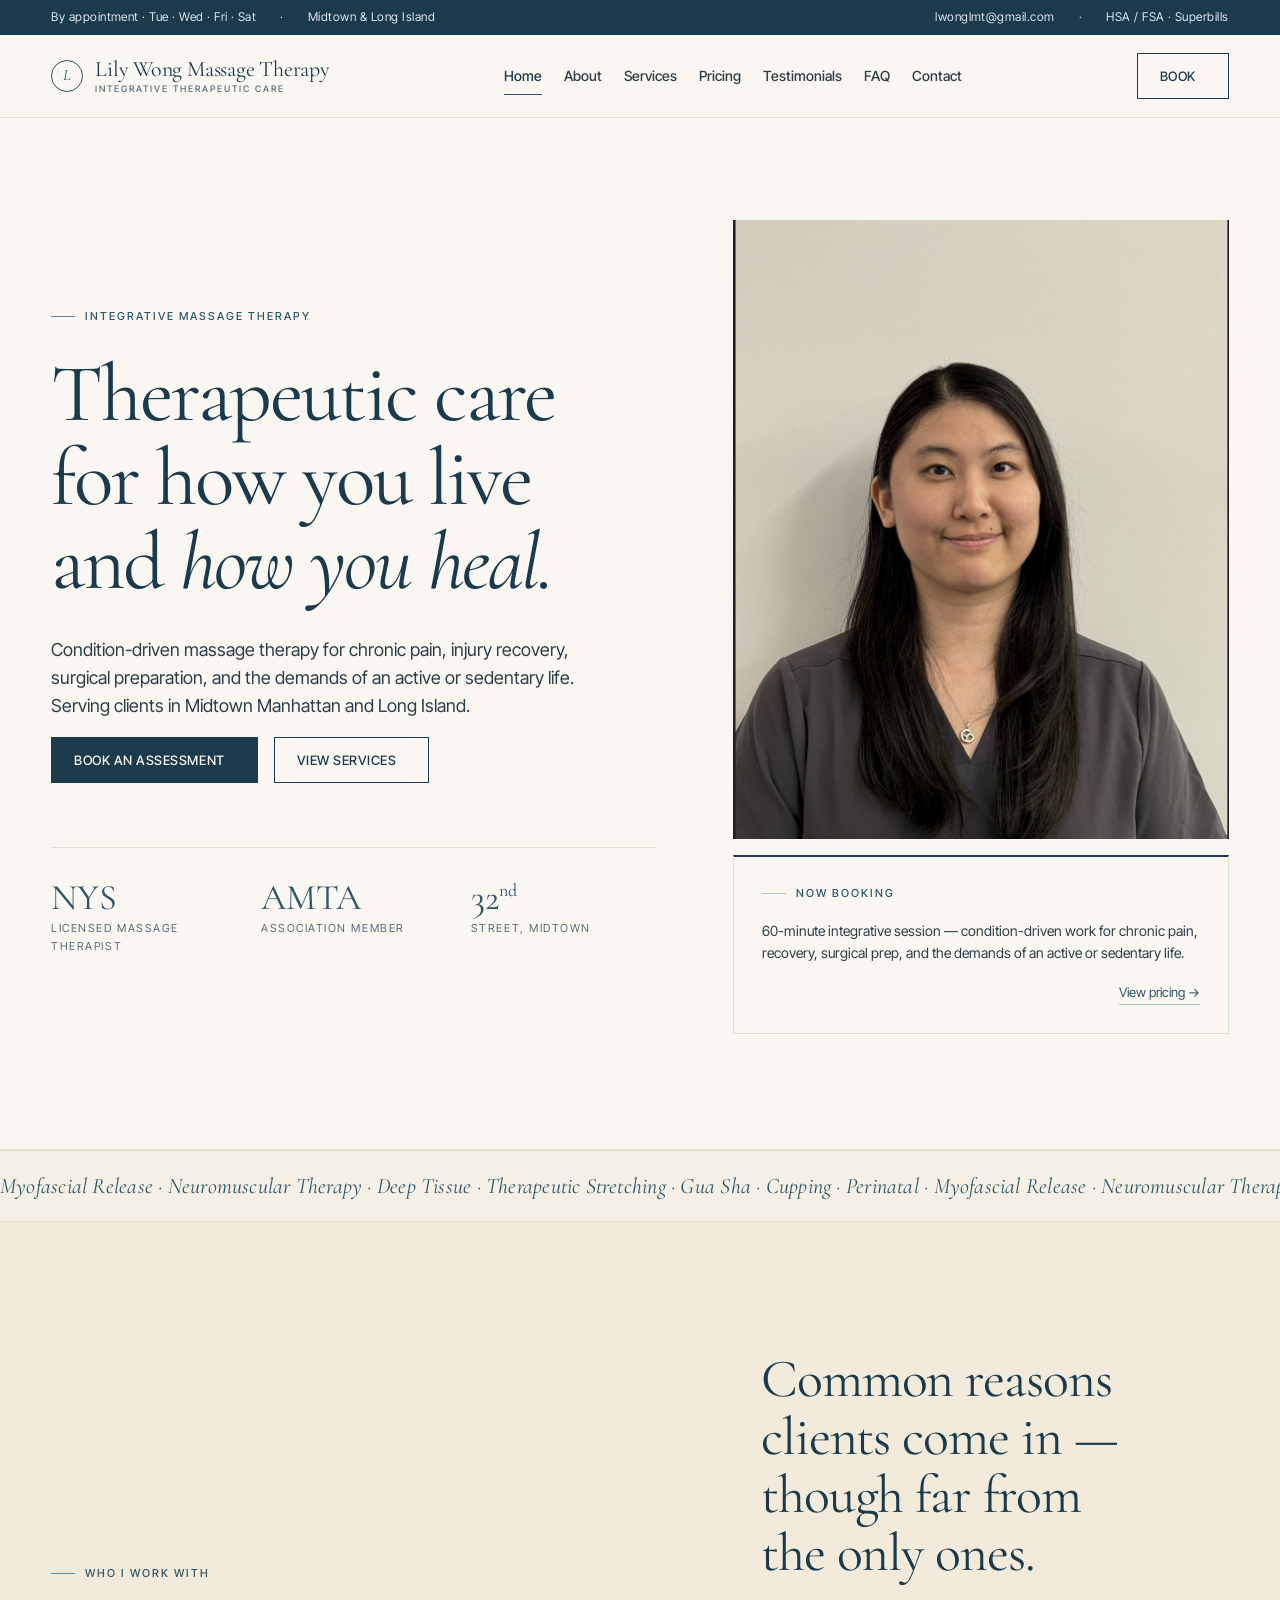
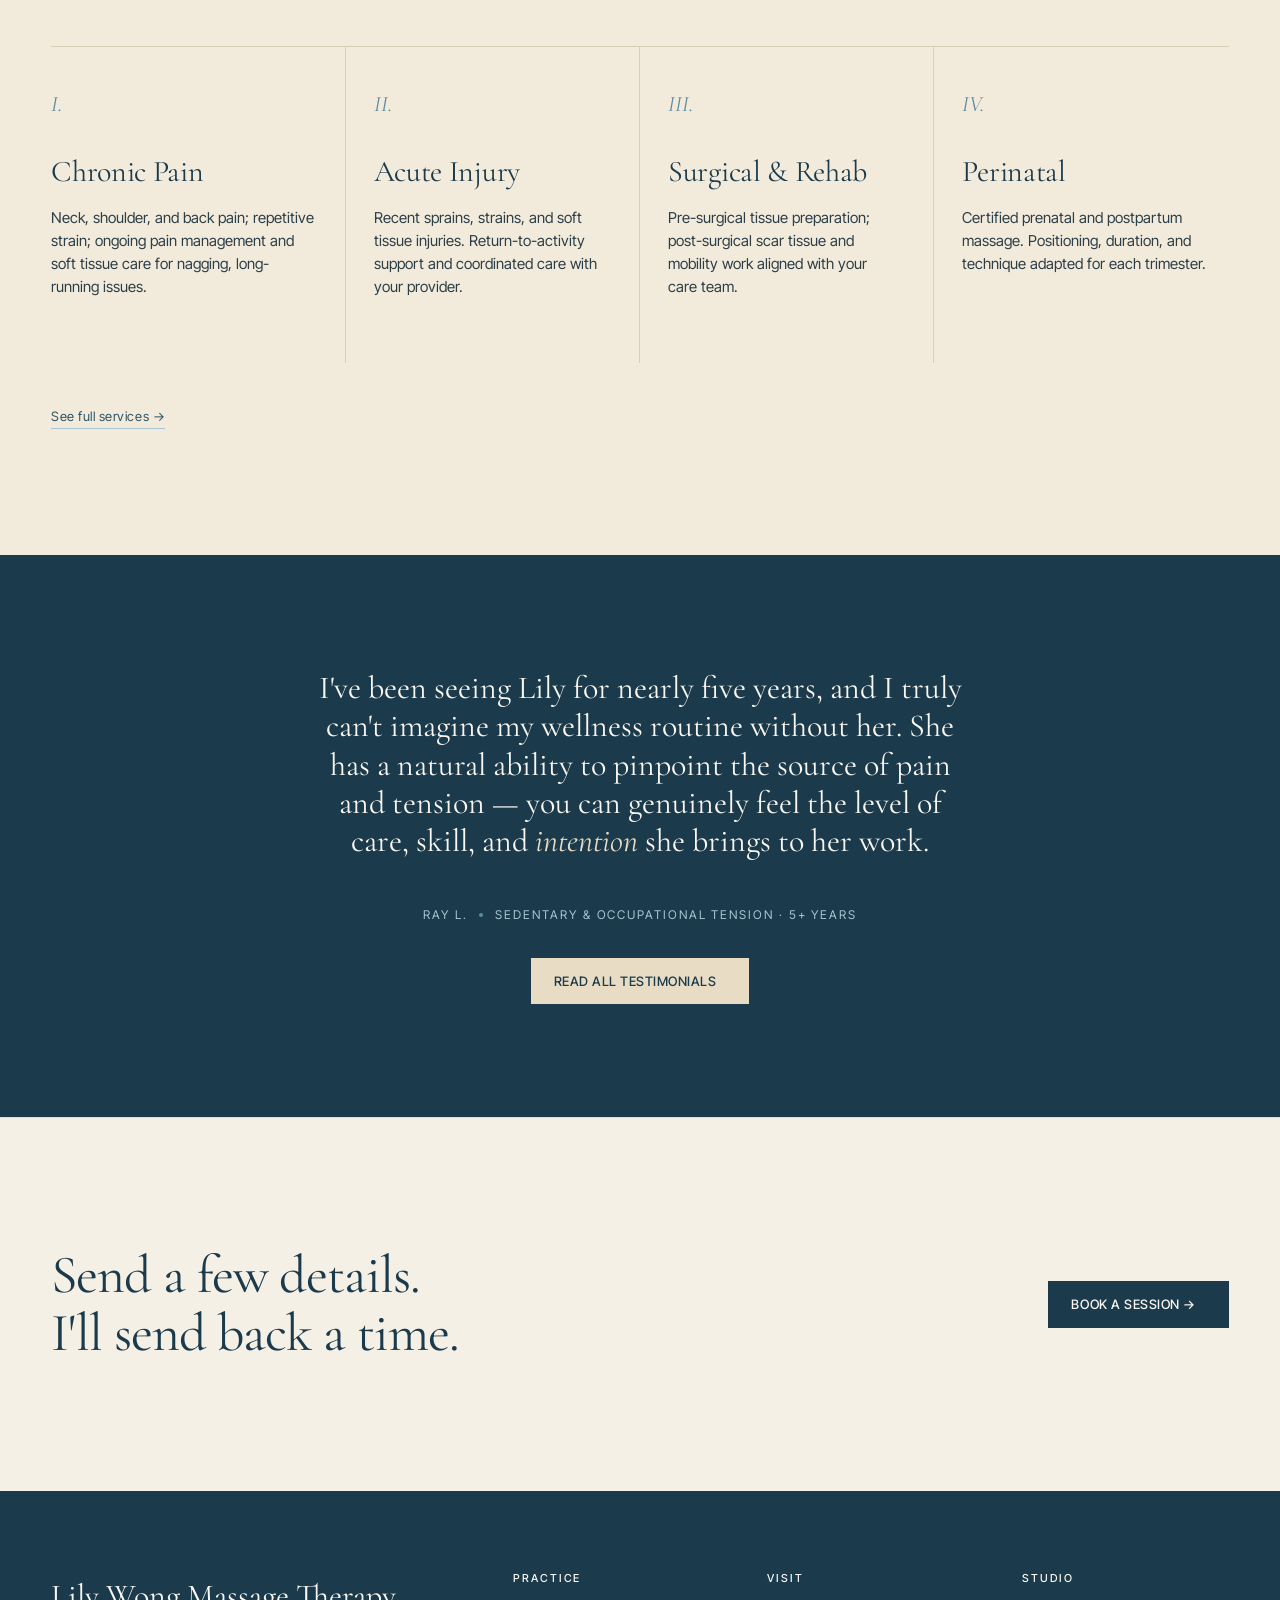
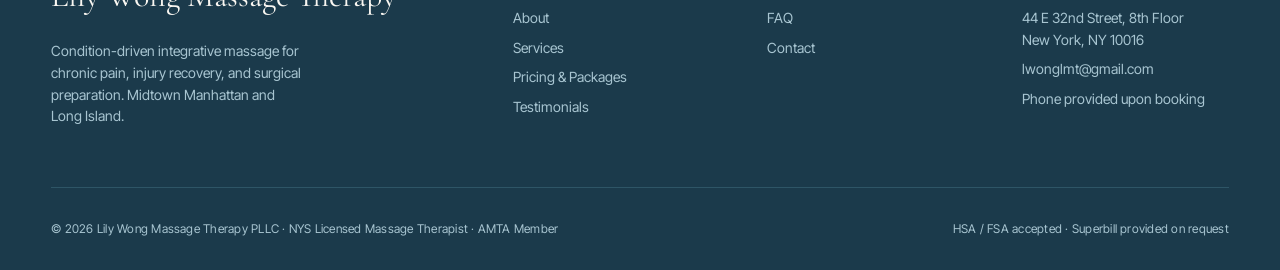
==== commit cf90266c: "Swap hero photo with About bio portrait" ====
--- a/index.html
+++ b/index.html
@@ -32,7 +32,7 @@
     <div class="hero-image reveal reveal-hero">
       <span class="eyebrow hero-mobile-eyebrow">Integrative Massage Therapy</span>
       <div class="hero-photo">
-        <img src="images/practitioner-treatment.jpg" alt="Lily Wong performing therapeutic massage treatment on a client" />
+        <img src="images/lily-portrait.jpg" alt="Portrait of Lily Wong, LMT" />
       </div>
       <div class="hero-card hero-card--below">
         <div class="hero-card-row">
--- a/styles.css
+++ b/styles.css
@@ -273,6 +273,29 @@
   .topbar { display: none; }
   .nav-toggle { display: inline-flex; }
 
+  /* Dark steel header on mobile — mirrors the desktop topbar/footer
+     so the header stands out against the light hero. */
+  .nav {
+    background: rgba(27, 58, 75, 0.96); /* --steel-900 */
+    border-bottom: 1px solid var(--steel-700);
+  }
+  .brand,
+  .brand-name { color: var(--paper); }
+  .brand-mark {
+    border-color: var(--steel-300);
+    color: var(--cream);
+  }
+  .brand-name small { color: var(--steel-300); }
+  .nav-toggle { color: var(--paper); }
+  .nav-inner .btn-ghost {
+    border-color: var(--cream);
+    color: var(--cream);
+  }
+  .nav-inner .btn-ghost:hover {
+    background: var(--cream);
+    color: var(--steel-900);
+  }
+
   .nav-links {
     display: none;
     position: absolute;
@@ -282,11 +305,15 @@
     flex-direction: column;
     align-items: stretch;
     gap: 0;
-    background: var(--paper);
-    border-bottom: 1px solid var(--rule-soft);
+    background: var(--steel-900);
+    border-bottom: 1px solid var(--steel-700);
     padding: 4px var(--gutter) 16px;
+    color: var(--steel-100);
   }
   .nav-links a { padding: 12px 0; }
+  .nav-links a:hover { color: var(--cream); }
+  .nav-links a.active { color: var(--cream); }
+  .nav-links a.active::after { background: var(--cream); }
   .nav.nav-open .nav-links { display: flex; }
 }
 
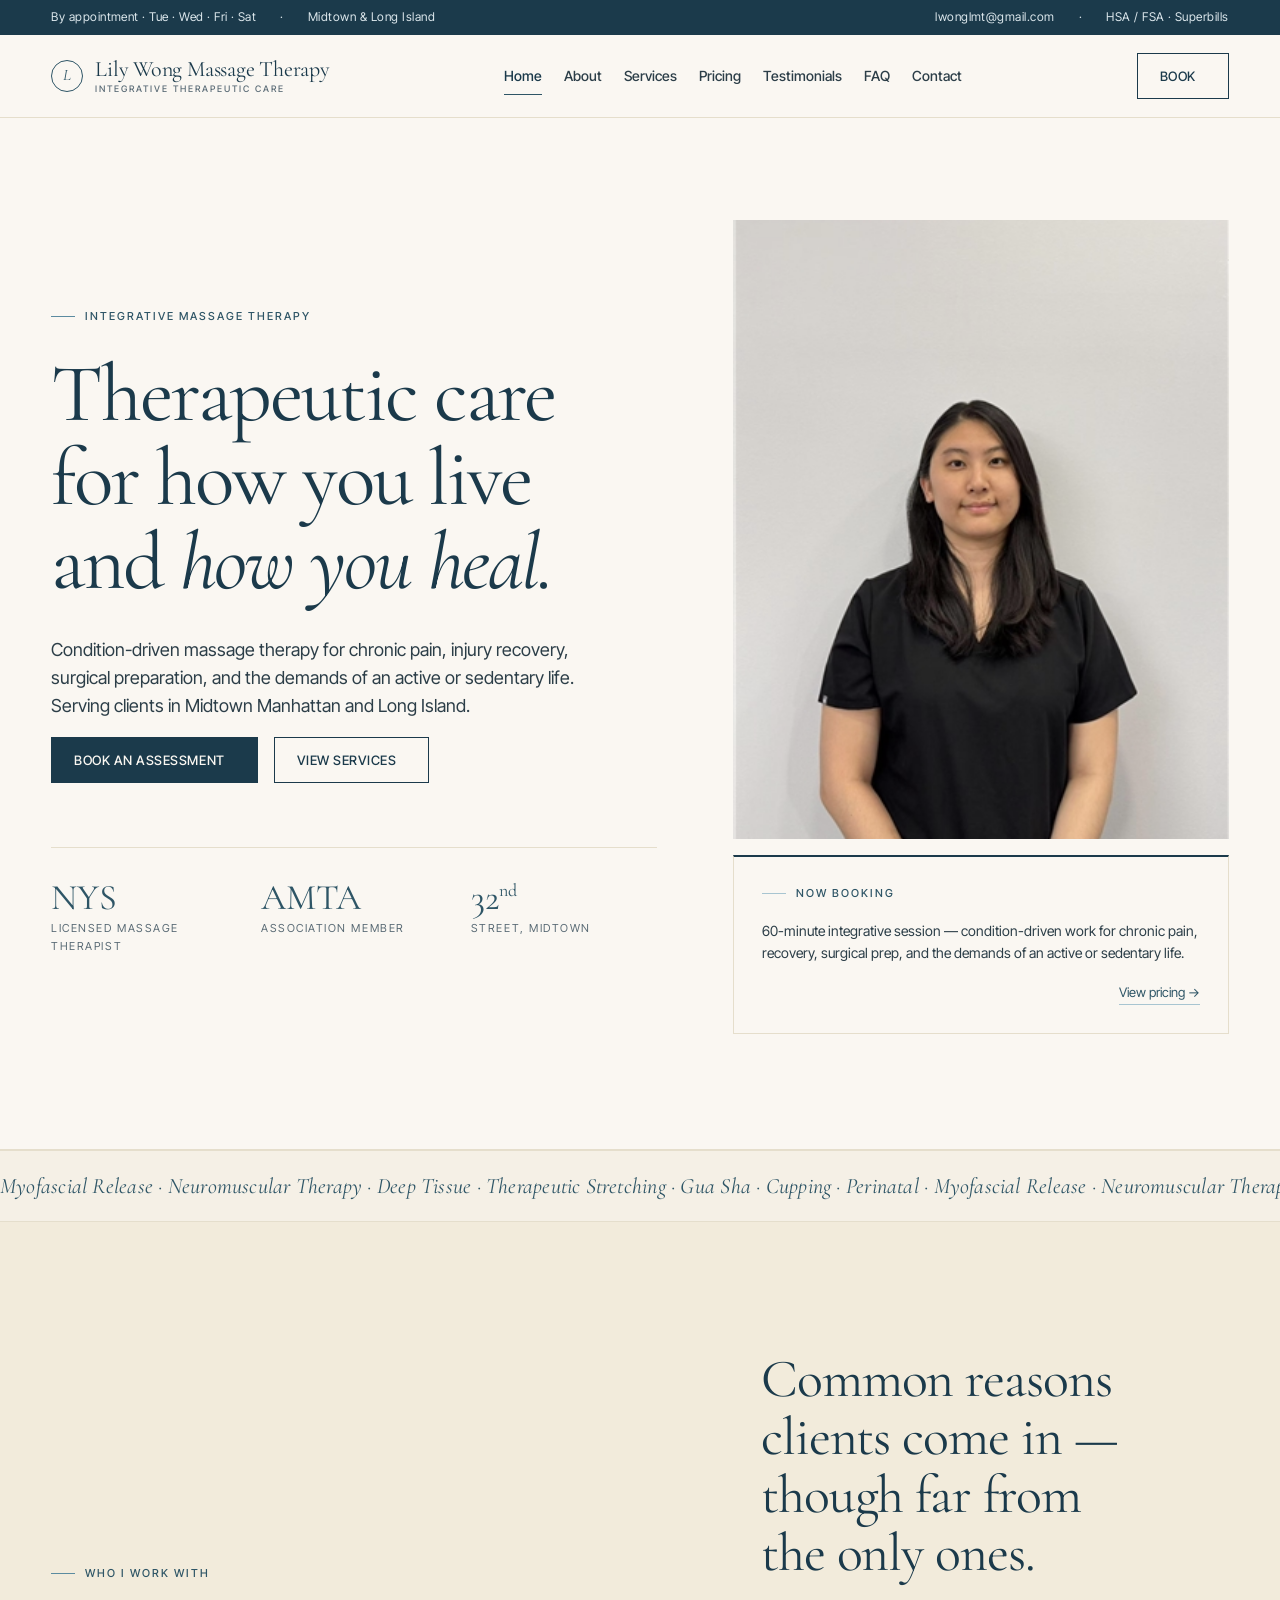
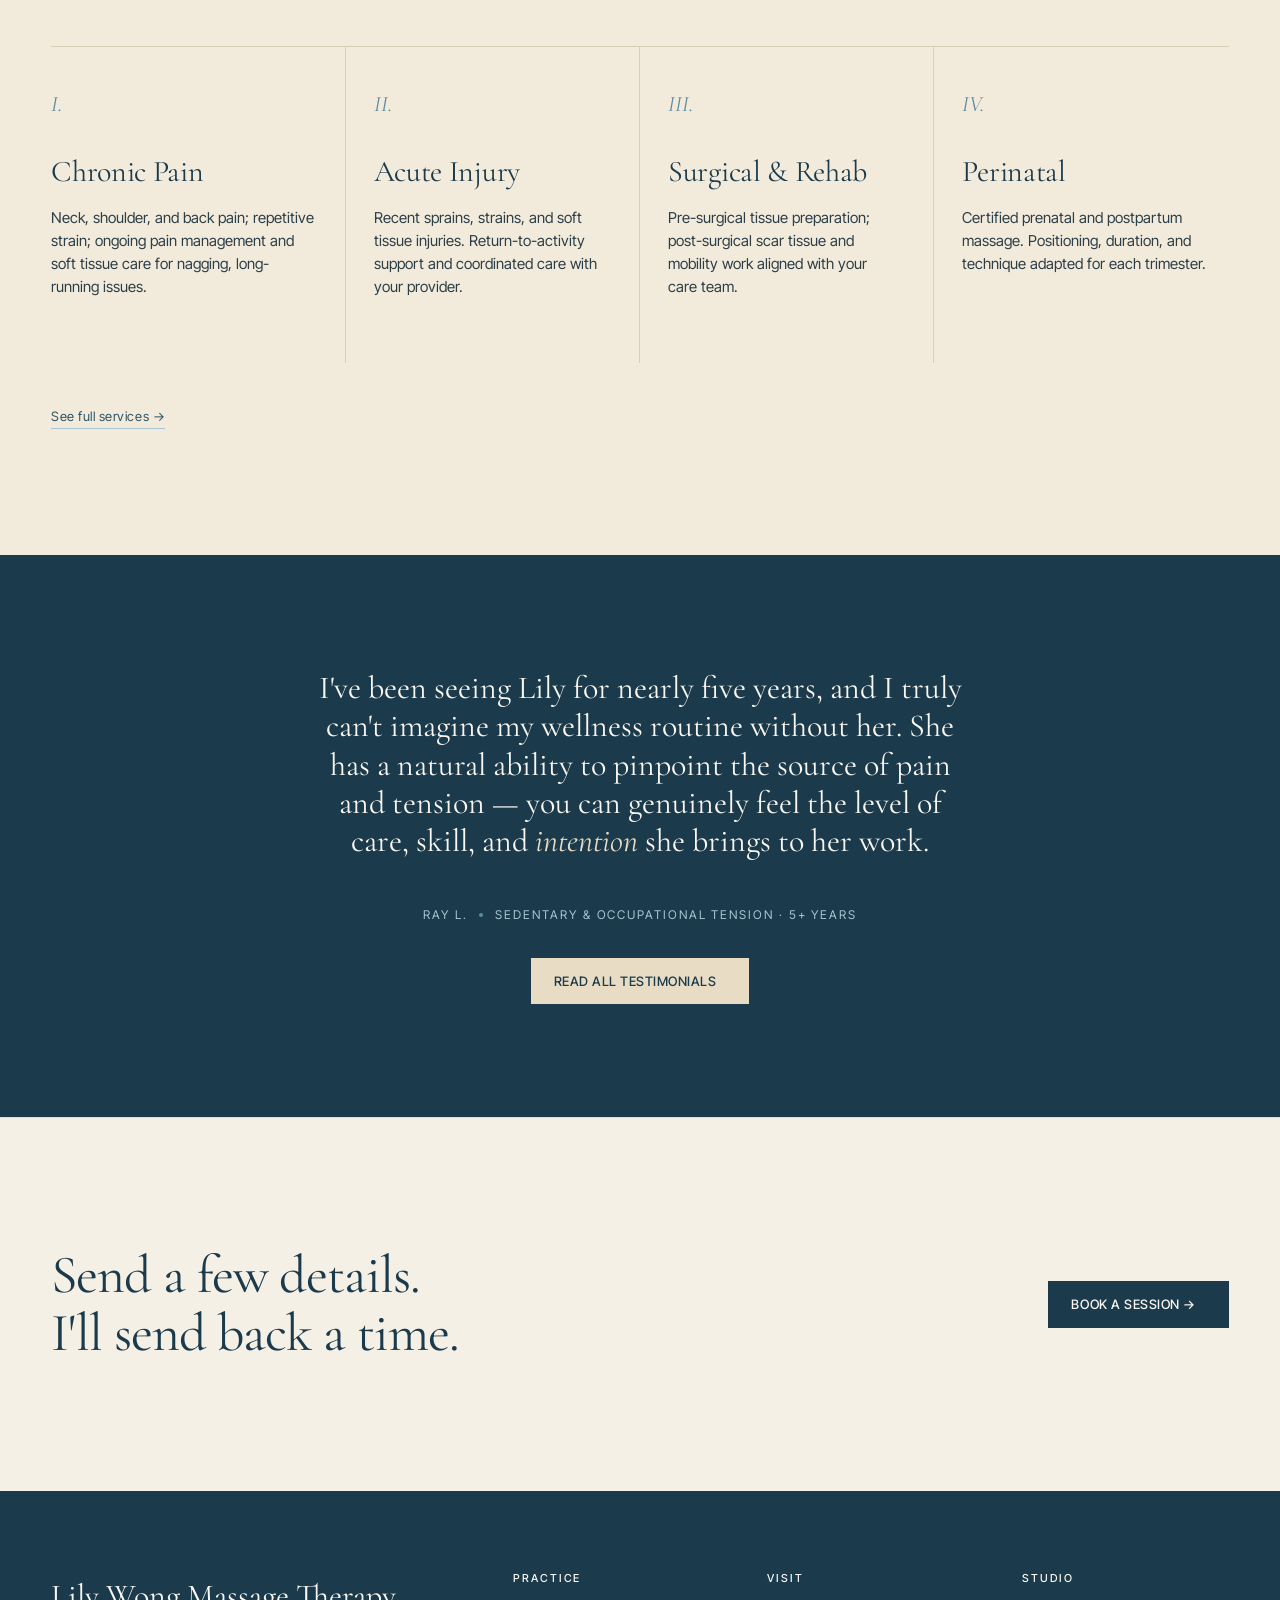
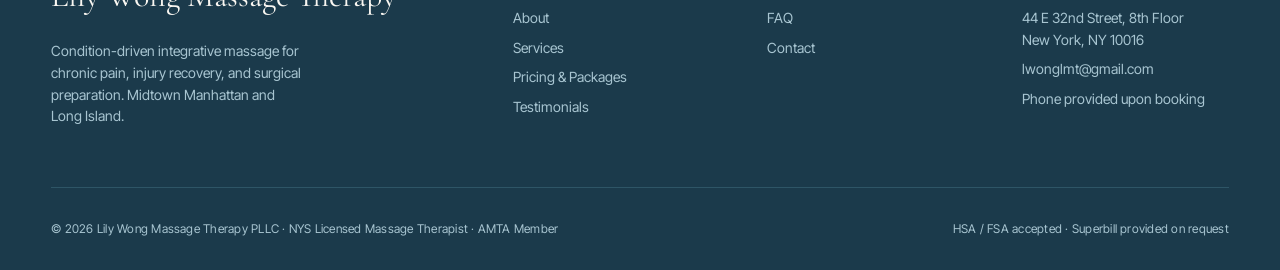
==== commit 22d0938a: "Home: use standing portrait in hero" ====
--- a/index.html
+++ b/index.html
@@ -32,7 +32,7 @@
     <div class="hero-image reveal reveal-hero">
       <span class="eyebrow hero-mobile-eyebrow">Integrative Massage Therapy</span>
       <div class="hero-photo">
-        <img src="images/lily-portrait.jpg" alt="Portrait of Lily Wong, LMT" />
+        <img src="images/lily-portrait-standing.jpg" alt="Portrait of Lily Wong, LMT" />
       </div>
       <div class="hero-card hero-card--below">
         <div class="hero-card-row">
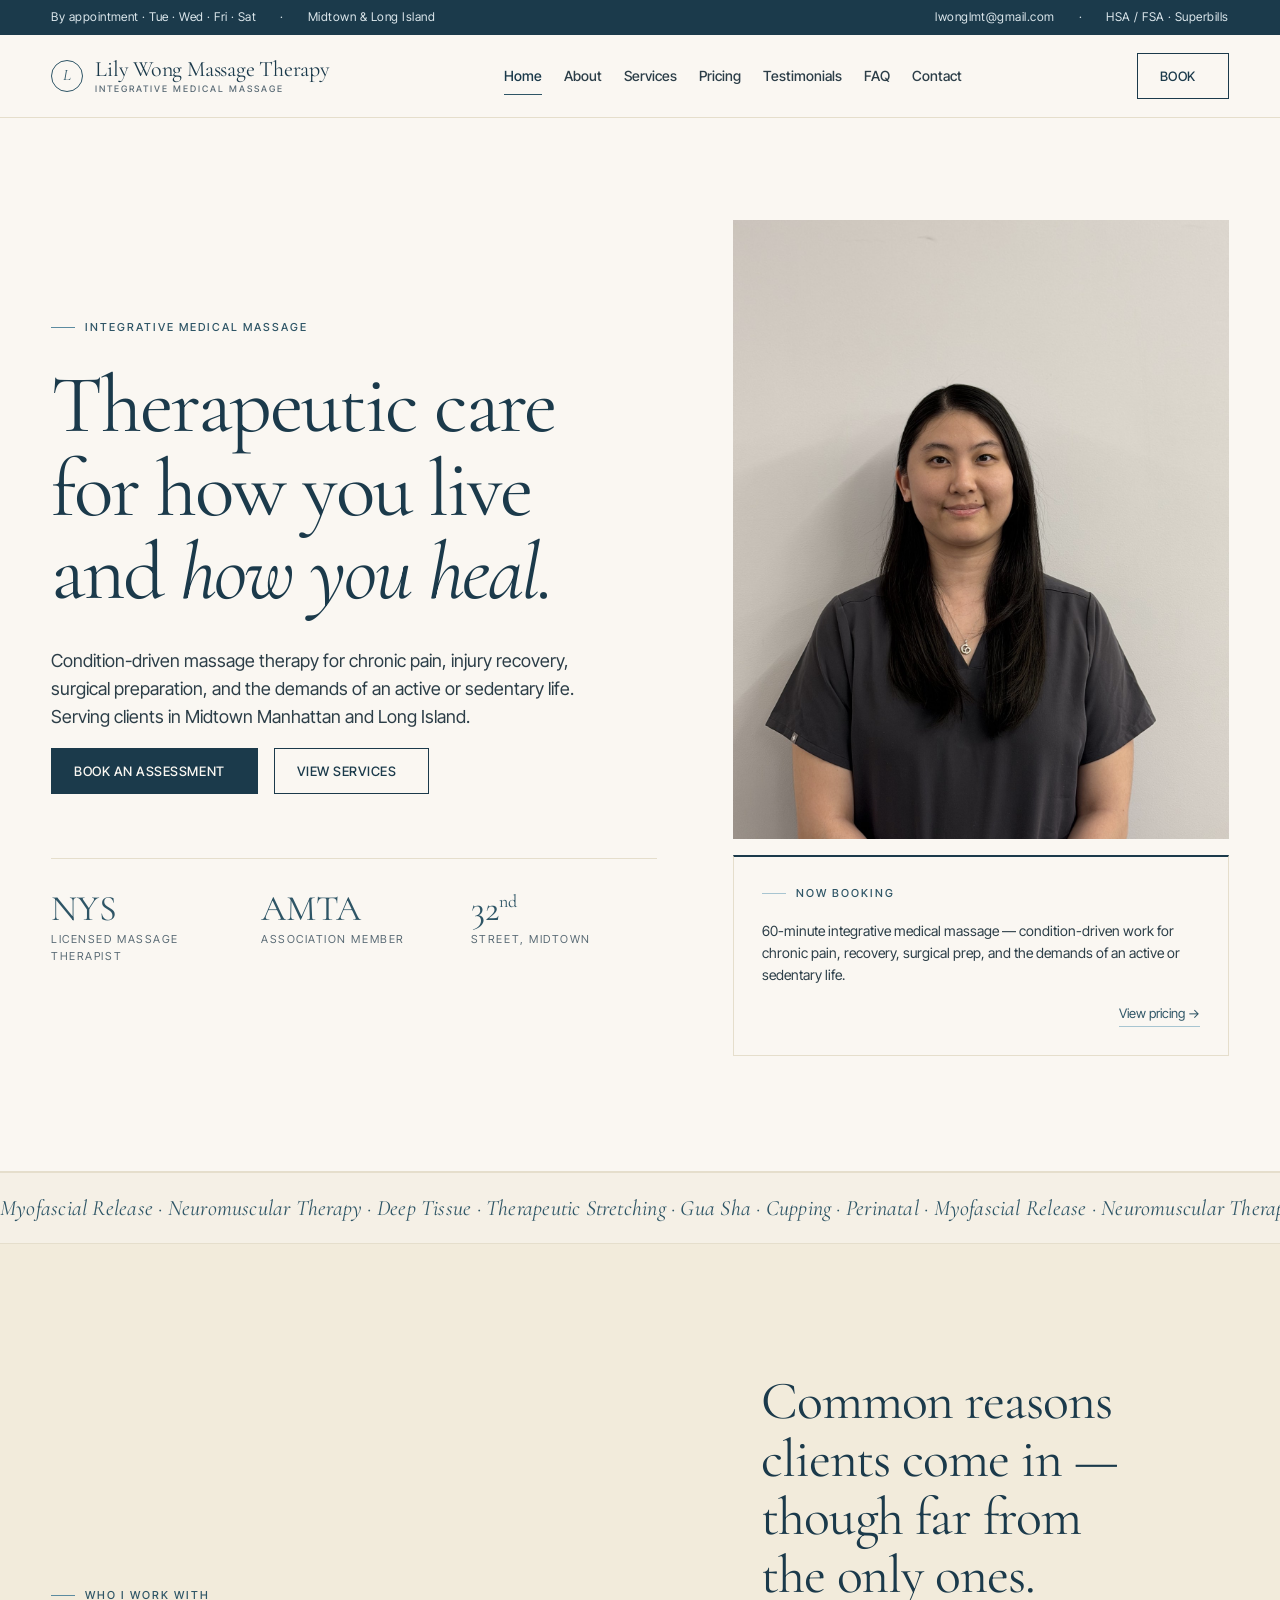
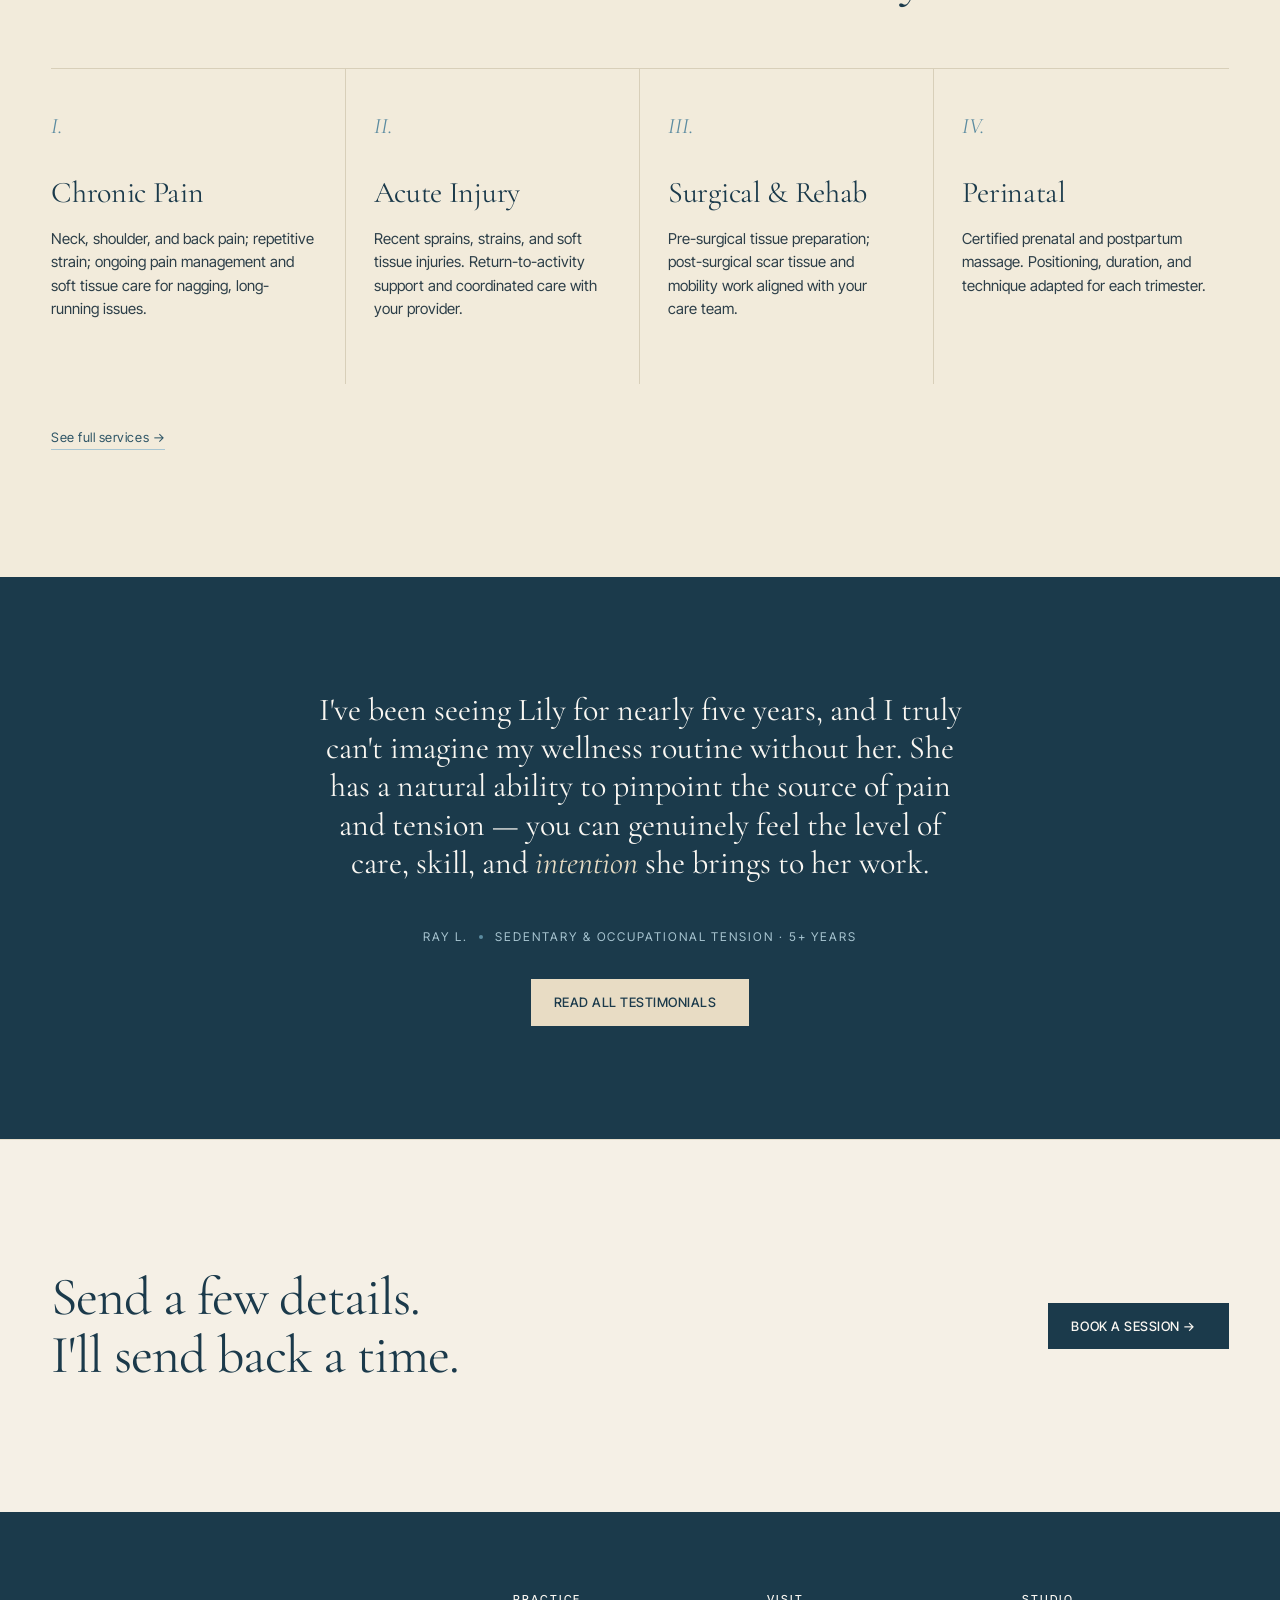
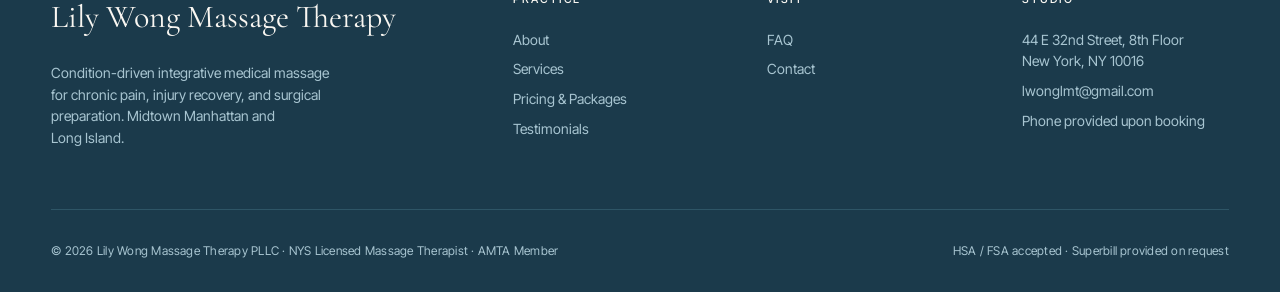
==== commit f19d834f: "Rebrand service name to Integrative Medical Massage" ====
--- a/index.html
+++ b/index.html
@@ -3,7 +3,7 @@
 <head>
 <meta charset="utf-8" />
 <meta name="viewport" content="width=device-width, initial-scale=1" />
-<title>Lily Wong Massage Therapy — Integrative Therapeutic Care, Midtown &amp; Long Island</title>
+<title>Lily Wong Massage Therapy — Integrative Medical Massage, Midtown &amp; Long Island</title>
 <link rel="preconnect" href="https://fonts.googleapis.com" />
 <link rel="preconnect" href="https://fonts.gstatic.com" crossorigin />
 <link href="https://fonts.googleapis.com/css2?family=Cormorant+Garamond:ital,wght@0,400;0,500;1,400&family=Inter+Tight:wght@400;500;600&family=JetBrains+Mono:wght@400;500&display=swap" rel="stylesheet" />
@@ -16,7 +16,7 @@
 <header class="hero" data-screen-label="01 Home — Hero">
   <div class="container hero-inner">
     <div class="hero-copy reveal reveal-hero" style="transition-delay: .15s;">
-      <span class="eyebrow">Integrative Massage Therapy</span>
+      <span class="eyebrow">Integrative Medical Massage</span>
       <h1>Therapeutic care<br/>for how you live<br/>and <span class="serif-italic">how you heal.</span></h1>
       <p class="lead">Condition-driven massage therapy for chronic pain, injury recovery, surgical preparation, and the demands of an active or sedentary life. Serving clients in Midtown Manhattan and Long Island.</p>
       <div class="hero-cta">
@@ -30,7 +30,7 @@
       </ul>
     </div>
     <div class="hero-image reveal reveal-hero">
-      <span class="eyebrow hero-mobile-eyebrow">Integrative Massage Therapy</span>
+      <span class="eyebrow hero-mobile-eyebrow">Integrative Medical Massage</span>
       <div class="hero-photo">
         <img src="images/lily-portrait-standing.jpg" alt="Portrait of Lily Wong, LMT" />
       </div>
@@ -38,7 +38,7 @@
         <div class="hero-card-row">
           <span class="eyebrow" style="--steel-500:#A8C5D1">Now Booking</span>
         </div>
-        <p class="hero-card-text">60-minute integrative session — condition-driven work for chronic pain, recovery, surgical prep, and the demands of an active or sedentary life.</p>
+        <p class="hero-card-text">60-minute integrative medical massage — condition-driven work for chronic pain, recovery, surgical prep, and the demands of an active or sedentary life.</p>
         <div class="hero-card-row" style="justify-content: flex-end;">
           <a href="pricing.html" class="hero-card-link">View pricing →</a>
         </div>
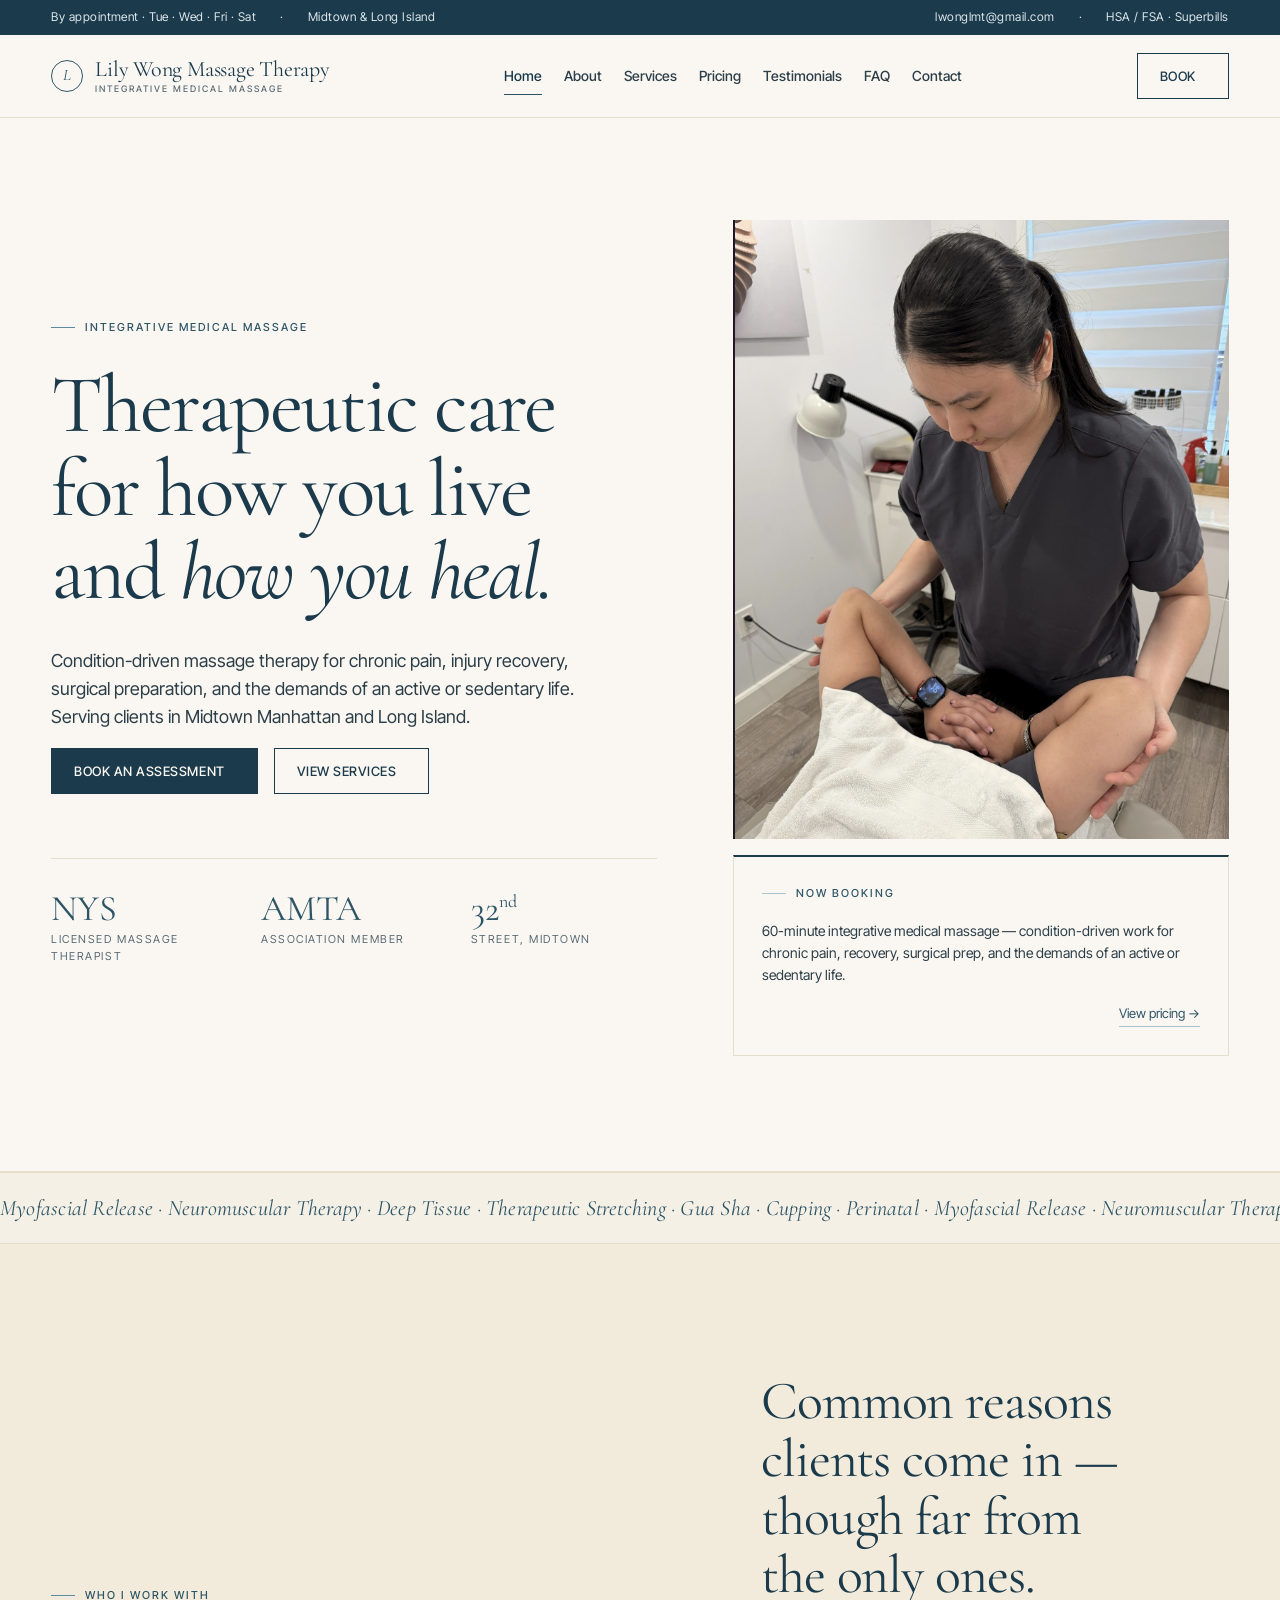
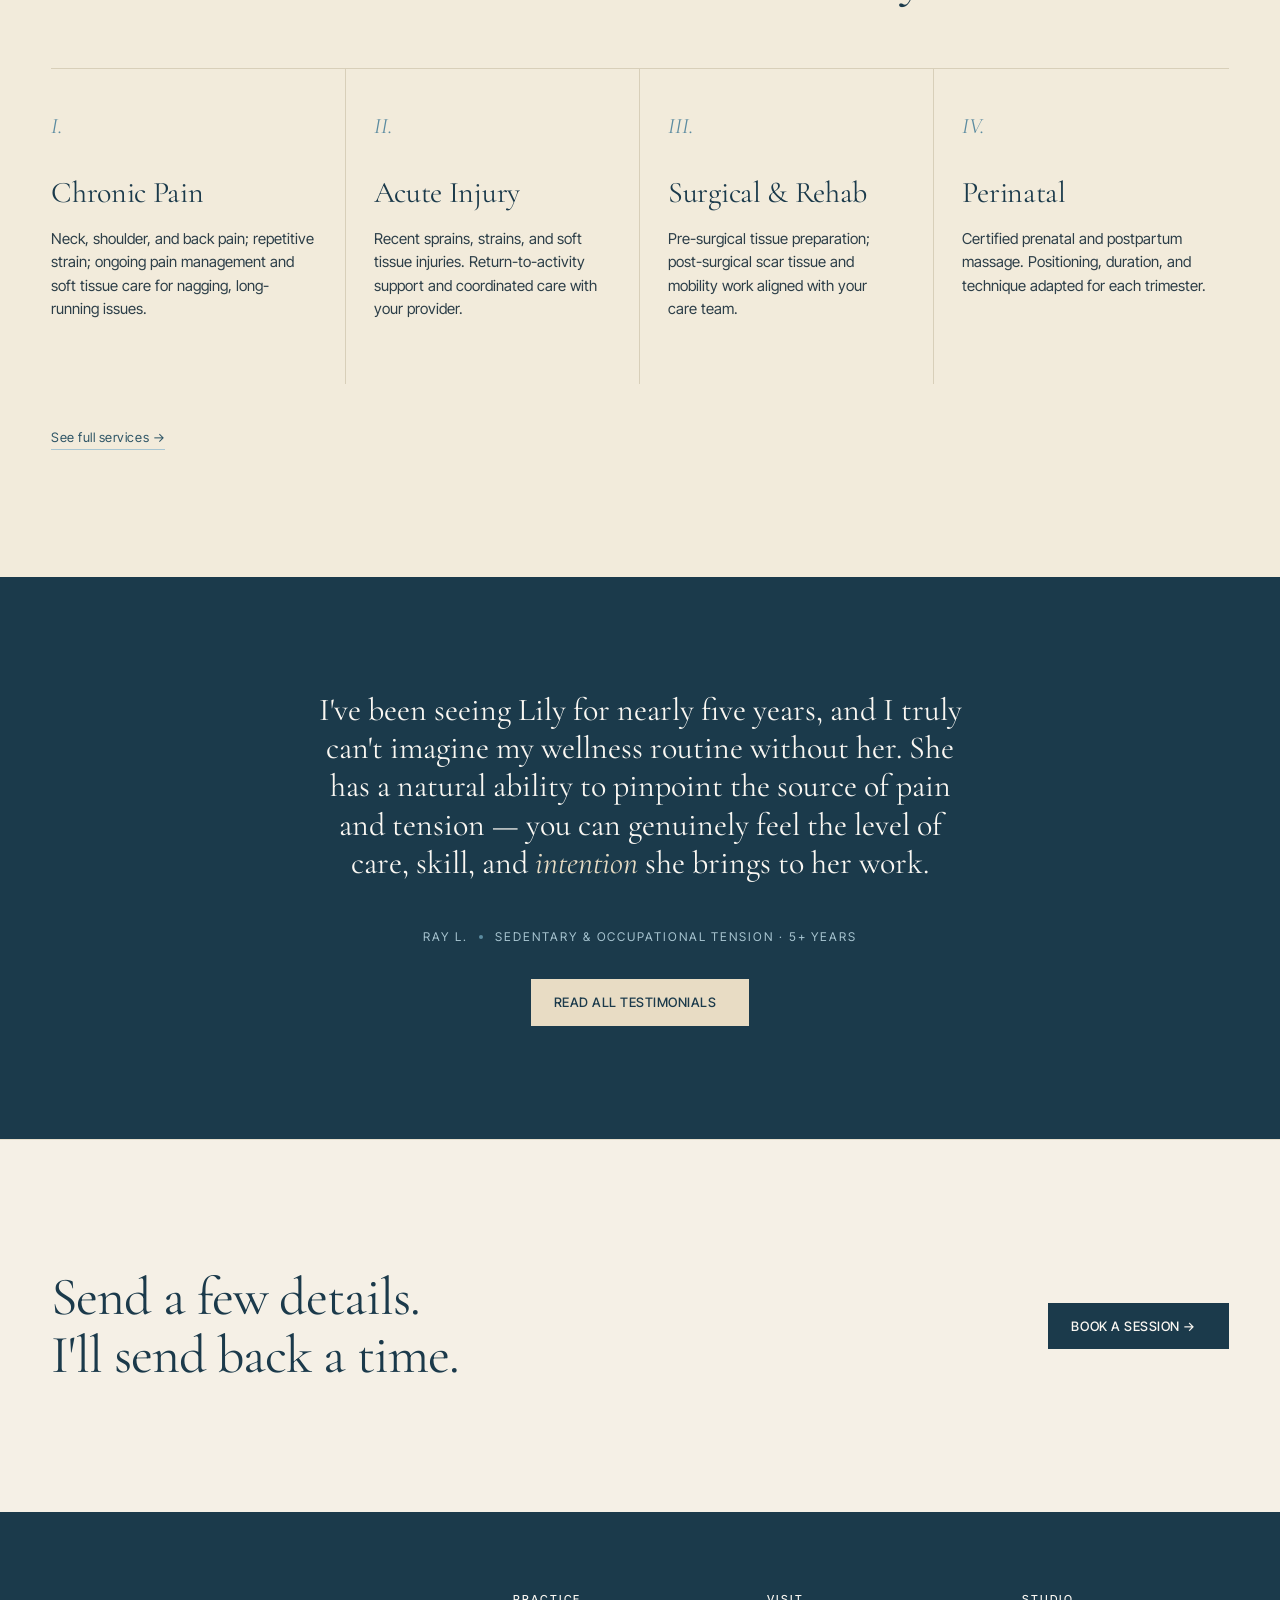
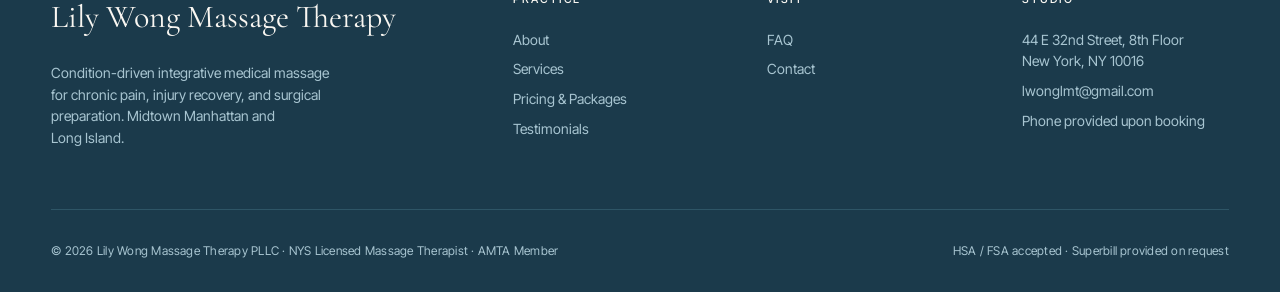
==== commit 74746938: "Restore original hero and About photos" ====
--- a/index.html
+++ b/index.html
@@ -32,7 +32,7 @@
     <div class="hero-image reveal reveal-hero">
       <span class="eyebrow hero-mobile-eyebrow">Integrative Medical Massage</span>
       <div class="hero-photo">
-        <img src="images/lily-portrait-standing.jpg" alt="Portrait of Lily Wong, LMT" />
+        <img src="images/practitioner-treatment.jpg" alt="Lily Wong performing therapeutic massage treatment on a client" />
       </div>
       <div class="hero-card hero-card--below">
         <div class="hero-card-row">
@@ -189,14 +189,23 @@
     .hero-copy { order: 2; }
     .hero-copy > .eyebrow { display: none; }
     .hero-image { order: 1; margin-bottom: 8px; }
+    .hero { padding-top: 28px; }
     .hero-mobile-eyebrow {
-      display: inline-flex;
-      font-size: 12px;
-      margin-bottom: 18px;
-      padding-bottom: 14px;
+      display: block;
+      font-family: var(--font-display);
+      font-size: 30px;
+      font-weight: 500;
+      font-style: italic;
+      letter-spacing: -0.01em;
+      text-transform: none;
+      color: var(--steel-900);
+      text-align: center;
+      margin-bottom: 20px;
+      padding-bottom: 18px;
       border-bottom: 1px solid var(--rule-soft);
       width: 100%;
     }
+    .hero-mobile-eyebrow::before { display: none; }
     .hero-photo {
       margin: 0 calc(-1 * var(--gutter));
       aspect-ratio: 5/4;
--- a/styles.css
+++ b/styles.css
@@ -317,6 +317,23 @@
   .nav.nav-open .nav-links { display: flex; }
 }
 
+/* Mobile welcome band — slim cream strip under the header */
+.topbar-mobile { display: none; }
+@media (max-width: 1100px) {
+  .topbar-mobile {
+    display: block;
+    background: var(--cream-soft);
+    color: var(--steel-700);
+    font-size: 11px;
+    font-weight: 500;
+    letter-spacing: 0.09em;
+    text-transform: uppercase;
+    text-align: center;
+    padding: 9px var(--gutter);
+    border-bottom: 1px solid var(--rule);
+  }
+}
+
 /* Phone-width nav: shrink brand text and CTA so the menu button
    never gets pushed off-screen on narrow devices. */
 @media (max-width: 560px) {
